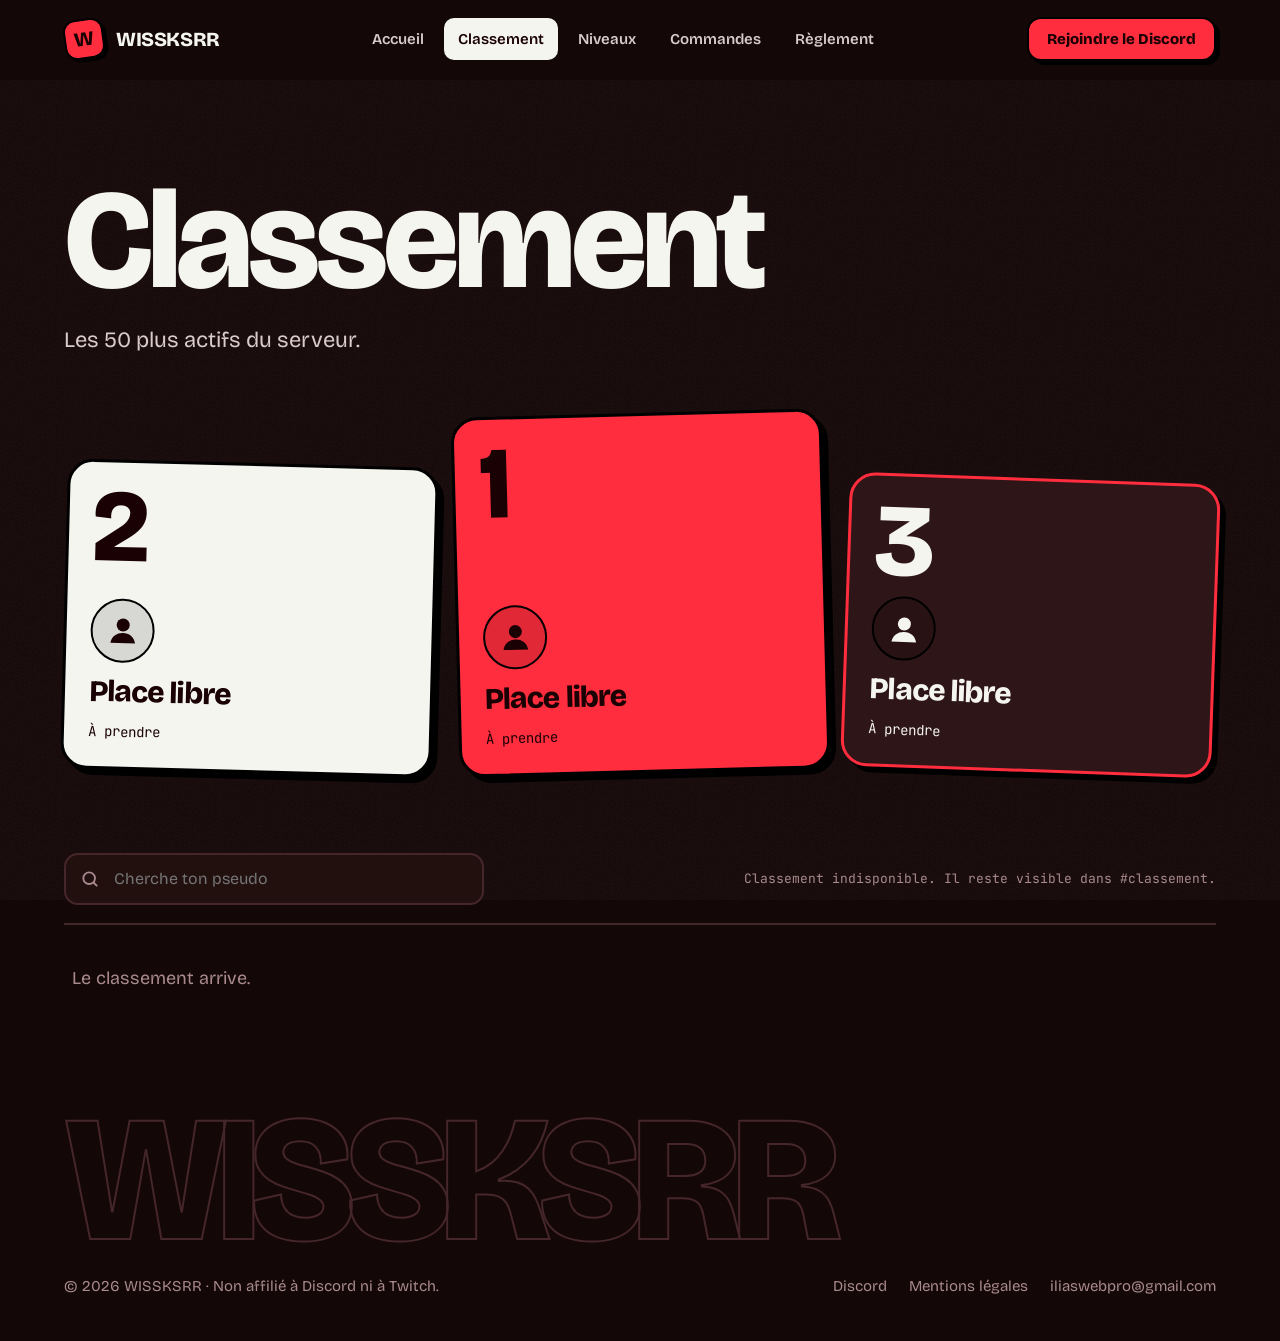
==== classement.html @ 40c796dd "first commit" ====
<!doctype html>
<html lang="fr">
<head>
<meta charset="utf-8">
<meta name="viewport" content="width=device-width, initial-scale=1, viewport-fit=cover">
<title>Classement · WISSKSRR</title>
<meta name="description" content="Les 50 membres les plus actifs du Discord de Wiss.">
<meta name="theme-color" content="#140708">
<meta property="og:title" content="Classement · WISSKSRR">
<meta property="og:description" content="Les 50 membres les plus actifs du Discord de Wiss.">
<meta property="og:type" content="website">
<link rel="icon" href="data:image/svg+xml,%3Csvg xmlns='http://www.w3.org/2000/svg' viewBox='0 0 64 64'%3E%3Crect x='4' y='4' width='56' height='56' rx='14' fill='%23FF2D3D' stroke='%23000' stroke-width='4'/%3E%3Ctext x='32' y='45' font-family='Arial Black,sans-serif' font-size='34' font-weight='900' fill='%231A0A10' text-anchor='middle'%3EW%3C/text%3E%3C/svg%3E">
<link rel="preconnect" href="https://fonts.googleapis.com">
<link rel="preconnect" href="https://fonts.gstatic.com" crossorigin>
<link href="https://fonts.googleapis.com/css2?family=Bricolage+Grotesque:opsz,wght@12..96,400;12..96,500;12..96,600;12..96,700;12..96,800&family=JetBrains+Mono:wght@400;500&display=swap" rel="stylesheet">
<link rel="stylesheet" href="style.css">
</head>
<body data-page="classement">
<a class="sr-only" href="#contenu">Aller au contenu</a>
<header class="entete" id="entete">
  <div class="conteneur entete-inner">
    <a class="logo" href="index.html"><span class="logo-w" aria-hidden="true">W</span>WISSKSRR</a>
    <nav class="nav" id="nav" aria-label="Navigation principale">
      <a href="index.html">Accueil</a>
      <a href="classement.html" aria-current="page">Classement</a>
      <a href="niveaux.html">Niveaux</a>
      <a href="commandes.html">Commandes</a>
      <a href="reglement.html">Règlement</a>
    </nav>
    <a class="btn btn-rouge btn-petit" href="https://discord.gg/wiss" target="_blank" rel="noopener">Rejoindre le Discord</a>
    <button class="menu-btn" id="menu-btn" type="button" aria-label="Ouvrir le menu" aria-expanded="false" aria-controls="nav">
      <svg width="22" height="22" viewBox="0 0 24 24" fill="none" stroke="currentColor" stroke-width="2.4" stroke-linecap="round"><path d="M4 7h16M4 12h16M4 17h16"/></svg>
    </button>
  </div>
</header>
<main id="contenu">
  <section class="conteneur titre-page">
    <h1>Classement</h1>
    <p>Les 50 plus actifs du serveur.</p>
  </section>
  <section class="conteneur">
    <div class="podium" id="podium">
      <div class="place place-1"><span class="rang">1</span><div class="avatar chargement"></div><span class="pseudo chargement">Pseudo</span><span class="detail">—</span></div>
      <div class="place place-2"><span class="rang">2</span><div class="avatar chargement"></div><span class="pseudo chargement">Pseudo</span><span class="detail">—</span></div>
      <div class="place place-3"><span class="rang">3</span><div class="avatar chargement"></div><span class="pseudo chargement">Pseudo</span><span class="detail">—</span></div>
    </div>

    <div class="outils">
      <label class="recherche" for="recherche">
        <span class="sr-only">Chercher un pseudo</span>
        <svg width="20" height="20" viewBox="0 0 24 24" fill="none" stroke="currentColor" stroke-width="2.2" stroke-linecap="round" aria-hidden="true"><circle cx="11" cy="11" r="7"/><path d="M20 20l-3.5-3.5"/></svg>
        <input id="recherche" type="search" placeholder="Cherche ton pseudo" autocomplete="off">
      </label>
      <span class="maj" id="maj">Synchronisé avec le Discord</span>
    </div>
    <ol class="tableau" id="tableau"></ol>
  </section>
</main>
<footer class="pied">
  <div class="conteneur">
    <div class="marque-geante" aria-hidden="true">WISSKSRR</div>
    <div class="pied-inner">
      <span>© <span class="annee">2026</span> WISSKSRR · Non affilié à Discord ni à Twitch.</span>
      <nav aria-label="Liens du pied de page">
        <a href="https://discord.gg/wiss" target="_blank" rel="noopener">Discord</a>
        <a href="mentions.html">Mentions légales</a>
        <a href="mailto:iliaswebpro@gmail.com">iliaswebpro@gmail.com</a>
      </nav>
    </div>
  </div>
</footer>
<div class="halo" aria-hidden="true"></div>
<script src="app.js" defer></script>
</body>
</html>
---- style.css ----
/* ============================================================
   WISSKSRR — palette « On Air » : rouge antenne sur cabine sombre
   ============================================================ */
:root {
  color-scheme: dark;
  --fond: #140708;
  --surface: #22100F;
  --surface-2: #2E1517;
  --trait: #45262A;
  --texte: #F5F5F0;
  --texte-2: #D9CACB;
  --texte-3: #A88A8D;
  --rouge: #FF2D3D;
  --neon: #F5F5F0;
  --encre: #1A0204;
  --ombre: 6px 6px 0 #000;
  --ombre-rouge: 6px 6px 0 var(--rouge);
  --titre: "Bricolage Grotesque", "Arial Black", system-ui, sans-serif;
  --mono: "JetBrains Mono", ui-monospace, Consolas, monospace;
  --max: 1240px;
  --gouttiere: clamp(16px, 5vw, 72px);
}

* { box-sizing: border-box; }
html { scroll-behavior: smooth; }
body {
  margin: 0;
  min-height: 100vh;
  display: flex; flex-direction: column;
  background: var(--fond);
  color: var(--texte);
  font-family: var(--titre);
  font-size: 17px;
  line-height: 1.5;
  -webkit-font-smoothing: antialiased;
}
/* grain léger */
body::before {
  content: ""; position: fixed; inset: 0; pointer-events: none; z-index: 0; opacity: .07;
  background-image: url("data:image/svg+xml,%3Csvg xmlns='http://www.w3.org/2000/svg' width='160' height='160'%3E%3Cfilter id='n'%3E%3CfeTurbulence type='fractalNoise' baseFrequency='.9' numOctaves='3' stitchTiles='stitch'/%3E%3C/filter%3E%3Crect width='100%25' height='100%25' filter='url(%23n)'/%3E%3C/svg%3E");
}
body > * { position: relative; z-index: 1; }
main { flex-grow: 1; overflow-x: clip; }
img { max-width: 100%; display: block; }
a { color: inherit; text-decoration: none; }
h1, h2, h3 { margin: 0; font-weight: 800; line-height: .92; letter-spacing: -0.035em; text-wrap: balance; }
p { margin: 0; }
:focus-visible { outline: 3px solid var(--neon); outline-offset: 3px; }
::selection { background: var(--rouge); color: var(--encre); }

.conteneur { width: 100%; max-width: calc(var(--max) + 2 * var(--gouttiere)); margin: 0 auto; padding-inline: var(--gouttiere); }
.sr-only { position: absolute; width: 1px; height: 1px; overflow: hidden; clip: rect(0 0 0 0); white-space: nowrap; }
.mono { font-family: var(--mono); }
.rouge { color: var(--rouge); }
.neon { color: var(--neon); }

/* ---------- Boutons ---------- */
.btn {
  display: inline-flex; align-items: center; justify-content: center; gap: 10px;
  min-height: 52px; padding: 0 24px;
  border: 2px solid #000; border-radius: 14px;
  font-family: var(--titre); font-weight: 800; font-size: 16px;
  box-shadow: var(--ombre);
  transition: transform .15s ease, box-shadow .15s ease;
}
.btn:hover { transform: translate(-2px, -2px); box-shadow: 8px 8px 0 #000; }
.btn:active { transform: translate(4px, 4px); box-shadow: 2px 2px 0 #000; }
.btn-rouge { background: var(--rouge); color: var(--encre); }
.btn-neon { background: var(--neon); color: var(--encre); }
.btn-clair { background: var(--texte); color: var(--encre); }
.btn-petit { min-height: 44px; padding: 0 18px; font-size: 15px; box-shadow: 4px 4px 0 #000; }

/* ---------- En-tête ---------- */
.entete { position: sticky; top: env(safe-area-inset-top, 0px); z-index: 50; background: rgba(20, 7, 8, .86); backdrop-filter: blur(12px); -webkit-backdrop-filter: blur(12px); border-bottom: 2px solid transparent; transition: border-color .2s; }
.entete.defile { border-bottom-color: #000; }
.entete-inner { display: flex; align-items: center; justify-content: space-between; gap: 20px; height: 78px; }
.logo { display: flex; align-items: center; gap: 12px; font-weight: 800; font-size: 20px; letter-spacing: -0.02em; }
.logo-w {
  width: 40px; height: 40px; display: grid; place-items: center;
  background: var(--rouge); color: var(--encre); border: 2px solid #000; border-radius: 12px;
  font-size: 20px; transform: rotate(-8deg); box-shadow: 3px 3px 0 #000; transition: transform .2s;
}
.logo:hover .logo-w { transform: rotate(6deg) scale(1.06); }
.nav { display: flex; gap: 6px; }
.nav a { padding: 10px 14px; border-radius: 10px; font-weight: 600; font-size: 15px; color: var(--texte-2); transition: background-color .15s, color .15s; }
.nav a:hover { background: var(--surface); color: var(--texte); }
.nav a[aria-current="page"] { background: var(--texte); color: var(--encre); }
.menu-btn { display: none; width: 46px; height: 46px; border-radius: 12px; border: 2px solid var(--texte); background: none; color: var(--texte); cursor: pointer; place-items: center; }
@media (max-width: 960px) {
  .nav { position: absolute; top: 78px; left: 0; right: 0; flex-direction: column; gap: 0; padding: 10px var(--gouttiere) 22px; background: var(--fond); border-bottom: 2px solid #000; display: none; }
  .nav.ouvert { display: flex; }
  .nav a { padding: 16px 4px; font-size: 22px; font-weight: 800; border-radius: 0; border-bottom: 1px solid var(--surface-2); }
  .nav a[aria-current="page"] { background: none; color: var(--rouge); }
  .menu-btn { display: grid; }
  .entete .btn { display: none; }
}

/* ---------- Stickers ---------- */
.sticker {
  display: inline-flex; align-items: center; gap: 8px;
  padding: 8px 14px; border: 2px solid #000; border-radius: 999px;
  font-family: var(--mono); font-size: 13px; font-weight: 500; text-transform: uppercase; letter-spacing: .04em;
  box-shadow: 3px 3px 0 #000; white-space: nowrap;
}
.sticker-neon { background: var(--neon); color: var(--encre); }
.sticker-rouge { background: var(--rouge); color: var(--encre); }
.sticker-clair { background: var(--texte); color: var(--encre); }
.sticker-sombre { background: var(--surface); color: var(--texte); border-color: var(--trait); }
.point { width: 9px; height: 9px; border-radius: 50%; background: currentColor; opacity: .45; flex-shrink: 0; }
.en-direct .point { background: var(--rouge); opacity: 1; animation: pulse 1.4s ease-in-out infinite; }
@keyframes pulse { 50% { box-shadow: 0 0 0 6px rgba(255, 45, 61, 0); } 0%, 100% { box-shadow: 0 0 0 0 rgba(255, 45, 61, .7); } }

/* ---------- Titres de page ---------- */
.titre-page { padding-block: clamp(48px, 8vw, 96px) clamp(32px, 5vw, 56px); display: flex; flex-direction: column; gap: 18px; align-items: flex-start; }
.titre-page h1 { font-size: clamp(56px, 11vw, 150px); }
.titre-page p { font-size: clamp(18px, 2vw, 22px); color: var(--texte-2); max-width: 36ch; }

/* ---------- Accueil : hero ---------- */
.hero { padding: clamp(40px, 7vw, 88px) 0 clamp(56px, 8vw, 96px); }
.hero-grille { display: grid; grid-template-columns: minmax(0, 1.5fr) minmax(0, 1fr); gap: clamp(32px, 5vw, 64px); align-items: center; }
.hero-texte { display: flex; flex-direction: column; gap: 26px; align-items: flex-start; }
.hero h1 { font-size: clamp(60px, 9.4vw, 140px); line-height: .98; }
.hero h1 .ligne-2 { color: var(--rouge); display: block; }
.hero h1 .souligne { position: relative; white-space: nowrap; }
.hero .accroche { font-size: clamp(19px, 2.2vw, 24px); color: var(--texte-2); }
.actions { display: flex; flex-wrap: wrap; gap: 14px; }

.pile { position: relative; min-height: 420px; }
.carte-top1 {
  position: absolute; top: 40px; left: 6%; right: 6%;
  background: var(--texte); color: var(--encre); border: 3px solid #000; border-radius: 26px;
  padding: 26px; box-shadow: 10px 10px 0 var(--rouge); transform: rotate(-3deg);
  display: flex; flex-direction: column; gap: 16px;
}
.carte-top1 .label { font-family: var(--mono); font-size: 13px; text-transform: uppercase; letter-spacing: .06em; }
.carte-top1 .qui { display: flex; align-items: center; gap: 16px; }
.carte-top1 .avatar { width: 76px; height: 76px; border: 3px solid #000; font-size: 28px; }
.carte-top1 .pseudo { font-size: clamp(26px, 3vw, 36px); font-weight: 800; letter-spacing: -0.03em; line-height: 1; overflow-wrap: anywhere; }
.carte-top1 .badges { display: flex; gap: 10px; flex-wrap: wrap; }
.carte-top1 .badges span { font-family: var(--mono); font-size: 14px; padding: 6px 10px; border: 2px solid #000; border-radius: 8px; }
.pile .s1 { position: absolute; top: 0; right: 0; transform: rotate(6deg); }
.pile .s2 { position: absolute; bottom: 36px; left: 0; transform: rotate(-5deg); }
.pile .s3 { position: absolute; bottom: 0; right: 10%; transform: rotate(4deg); }
@media (max-width: 900px) {
  .hero-grille { grid-template-columns: 1fr; }
  .pile { min-height: 360px; max-width: 460px; width: 100%; }
}

/* ---------- Bandeau défilant ---------- */
.bandeau { background: var(--rouge); color: var(--encre); border-block: 3px solid #000; overflow: hidden; transform: rotate(-1.2deg); margin: 0 -2vw; }
.bandeau-piste { display: flex; width: max-content; animation: defile 26s linear infinite; }
.bandeau-piste span { display: flex; align-items: center; gap: 28px; padding: 16px 14px; font-weight: 800; font-size: clamp(22px, 3vw, 34px); letter-spacing: -0.02em; text-transform: uppercase; white-space: nowrap; }
.bandeau-piste span::after { content: ""; width: 16px; height: 16px; background: var(--neon); border: 2px solid #000; border-radius: 50%; }
@keyframes defile { to { transform: translateX(-50%); } }

/* ---------- Accueil : présentation ---------- */
.section { padding: clamp(72px, 10vw, 128px) 0 0; }
.section-titre { display: flex; justify-content: space-between; align-items: flex-end; gap: 16px 32px; flex-wrap: wrap; margin-bottom: clamp(28px, 4vw, 44px); }
.section-titre h2 { font-size: clamp(44px, 7vw, 88px); }
.section-titre .lien { font-weight: 800; color: var(--rouge); font-size: 17px; }
.section-titre .lien:hover { text-decoration: underline; text-underline-offset: 4px; }

.trois { display: grid; grid-template-columns: repeat(3, minmax(0, 1fr)); gap: 20px; }
.bloc { padding: 30px 28px 32px; border: 2px solid #000; border-radius: 24px; box-shadow: var(--ombre); display: flex; flex-direction: column; gap: 14px; transition: transform .2s; }
.bloc:hover { transform: rotate(-1deg) translateY(-4px); }
.bloc h3 { font-size: clamp(40px, 5vw, 60px); }
.bloc p { font-size: 18px; font-weight: 500; }
.bloc-rouge { background: var(--rouge); color: var(--encre); }
.bloc-neon { background: var(--neon); color: var(--encre); }
.bloc-contour { background: var(--surface); color: var(--texte); border-color: var(--rouge) !important; box-shadow: var(--ombre-rouge) !important; }
@media (max-width: 860px) { .trois { grid-template-columns: 1fr; } }

/* ---------- Chiffres ---------- */
.chiffres { display: grid; grid-template-columns: repeat(4, minmax(0, 1fr)); border: 2px solid var(--trait); border-radius: 24px; overflow: hidden; }
.chiffre { padding: clamp(24px, 3vw, 36px); display: flex; flex-direction: column; gap: 8px; border-right: 2px solid var(--trait); }
.chiffre:last-child { border-right: none; }
.chiffre .valeur { font-family: var(--mono); font-weight: 500; font-size: clamp(28px, 3.3vw, 46px); letter-spacing: -0.05em; line-height: 1; font-variant-numeric: tabular-nums; }
.chiffre:nth-child(odd) .valeur { color: var(--texte); }
.chiffre:nth-child(even) .valeur { color: var(--rouge); }
.chiffre .libelle { color: var(--texte-2); font-size: 16px; }
@media (max-width: 860px) {
  .chiffres { grid-template-columns: repeat(2, minmax(0, 1fr)); }
  .chiffre:nth-child(2) { border-right: none; }
  .chiffre:nth-child(-n+2) { border-bottom: 2px solid var(--trait); }
}

/* ---------- Réseaux ---------- */
.reseaux { list-style: none; margin: 0; padding: 0; border-top: 2px solid var(--trait); }
.reseaux a {
  display: grid; grid-template-columns: minmax(0, 1fr) auto auto; align-items: center; gap: 24px;
  padding: clamp(18px, 2.4vw, 26px) clamp(8px, 1.5vw, 20px); border-bottom: 2px solid var(--trait);
  transition: background-color .2s, color .2s, padding .2s;
}
.reseaux .nom { font-size: clamp(34px, 6vw, 72px); font-weight: 800; letter-spacing: -0.04em; line-height: 1; }
.reseaux .compte { font-family: var(--mono); font-size: 15px; color: var(--texte-3); }
.reseaux svg { transition: transform .2s; }
.reseaux a:hover { background: var(--hover, var(--rouge)); color: var(--encre); padding-left: clamp(20px, 3vw, 40px); }
.reseaux a:hover .compte { color: var(--encre); }
.reseaux a:hover svg { transform: rotate(-45deg); }
@media (max-width: 560px) { .reseaux .compte { display: none; } }

/* ---------- Appel final ---------- */
.final { margin-top: clamp(80px, 11vw, 140px); background: var(--rouge); color: var(--encre); border-block: 3px solid #000; }
.final-inner { padding-block: clamp(56px, 8vw, 96px); display: flex; justify-content: space-between; align-items: center; gap: 32px; flex-wrap: wrap; }
.final h2 { font-size: clamp(48px, 8vw, 112px); }

/* ---------- Pied de page ---------- */
.pied { padding: 40px 0 44px; background: var(--fond); }
.pied-inner { display: flex; justify-content: space-between; align-items: center; gap: 16px 32px; flex-wrap: wrap; font-size: 15px; color: var(--texte-3); }
.pied nav { display: flex; gap: 22px; flex-wrap: wrap; }
.pied a:hover { color: var(--texte); }
.marque-geante { font-weight: 800; font-size: clamp(56px, 14vw, 216px); letter-spacing: -0.06em; line-height: .8; color: transparent; -webkit-text-stroke: 2px var(--trait); padding: 36px 0 24px; overflow: hidden; white-space: nowrap; user-select: none; }

/* ---------- Avatars ---------- */
.avatar { border-radius: 50%; background: var(--surface-2); object-fit: cover; flex-shrink: 0; display: grid; place-items: center; font-weight: 800; color: var(--texte-2); border: 2px solid #000; }

/* ---------- Classement ---------- */
.podium { display: grid; grid-template-columns: repeat(3, minmax(0, 1fr)); gap: 20px; align-items: end; }
.place { border: 3px solid #000; border-radius: 26px; padding: 24px; display: flex; flex-direction: column; gap: 14px; color: var(--encre); box-shadow: var(--ombre); min-width: 0; }
.place-1 { background: var(--rouge); min-height: 360px; order: 2; transform: rotate(-1.5deg); }
.place-2 { background: var(--texte); min-height: 310px; order: 1; transform: rotate(1.5deg); }
.place-3 { background: var(--surface-2); color: var(--texte); border-color: var(--rouge); min-height: 280px; order: 3; transform: rotate(2deg); }
.place .rang { font-size: clamp(64px, 8vw, 110px); font-weight: 800; line-height: .8; letter-spacing: -0.06em; }
.place .avatar { width: 64px; height: 64px; font-size: 24px; margin-top: auto; }
.place .pseudo { font-size: clamp(22px, 2.4vw, 30px); font-weight: 800; letter-spacing: -0.03em; line-height: 1.05; overflow-wrap: anywhere; }
.place .detail { font-family: var(--mono); font-size: 14px; }
@media (max-width: 760px) {
  .podium { grid-template-columns: 1fr; }
  .place { min-height: 0 !important; order: 0 !important; transform: none; flex-direction: row; align-items: center; flex-wrap: wrap; }
  .place .rang { font-size: 56px; }
  .place .avatar { margin-top: 0; }
}

.outils { display: flex; justify-content: space-between; align-items: center; gap: 16px; flex-wrap: wrap; margin: clamp(48px, 7vw, 80px) 0 18px; }
.recherche { position: relative; flex: 1 1 280px; max-width: 420px; }
.recherche input {
  width: 100%; height: 52px; padding: 0 18px 0 48px; border-radius: 14px;
  background: var(--surface); border: 2px solid var(--trait); color: var(--texte);
  font-family: var(--titre); font-size: 16px;
}
.recherche input:focus { outline: none; border-color: var(--neon); }
.recherche svg { position: absolute; left: 16px; top: 50%; transform: translateY(-50%); color: var(--texte-3); }
.maj { font-family: var(--mono); font-size: 13px; color: var(--texte-3); }

.tableau { list-style: none; margin: 0; padding: 0; border-top: 2px solid var(--trait); }
.ligne { display: grid; grid-template-columns: 56px 44px minmax(0, 1fr) 150px 120px; align-items: center; gap: 16px; padding: 14px 8px; border-bottom: 1px solid var(--surface-2); transition: background-color .15s; }
.ligne:hover { background: var(--surface); }
.ligne .rang { font-family: var(--mono); font-size: 16px; color: var(--texte-3); }
.ligne .avatar { width: 40px; height: 40px; font-size: 15px; }
.ligne .pseudo { font-weight: 700; font-size: 17px; overflow: hidden; text-overflow: ellipsis; white-space: nowrap; }
.ligne .xp { font-family: var(--mono); font-size: 14px; color: var(--texte-2); text-align: right; }
.jauge { display: flex; flex-direction: column; gap: 6px; }
.jauge .niv { font-family: var(--mono); font-size: 13px; color: var(--texte-2); }
.jauge .barre { height: 6px; background: var(--surface-2); border-radius: 3px; overflow: hidden; }
.jauge .barre i { display: block; height: 100%; background: var(--rouge); border-radius: 3px; }
.vide { padding: 40px 8px; color: var(--texte-3); font-size: 18px; }
@media (max-width: 760px) {
  .ligne { grid-template-columns: 40px 40px minmax(0, 1fr) auto; }
  .ligne .xp { display: none; }
  .jauge { width: 84px; }
}

/* ---------- Niveaux ---------- */
.gains { display: grid; grid-template-columns: repeat(2, minmax(0, 1fr)); gap: 20px; margin-bottom: clamp(56px, 8vw, 96px); }
.gain { border: 2px solid #000; border-radius: 24px; padding: 28px; box-shadow: var(--ombre); color: var(--encre); display: flex; flex-direction: column; gap: 6px; }
.gain .combien { font-family: var(--mono); font-weight: 500; font-size: clamp(40px, 5.5vw, 68px); letter-spacing: -0.05em; line-height: 1; }
.gain .quoi { font-size: 19px; font-weight: 600; }
@media (max-width: 700px) { .gains { grid-template-columns: 1fr; } }

.echelle { list-style: none; margin: 0; padding: 0; display: flex; flex-direction: column; }
.echelon {
  display: grid; grid-template-columns: 170px minmax(0, 1fr) auto; align-items: center; gap: 24px;
  padding: clamp(18px, 2.6vw, 28px) 4px; border-bottom: 2px solid var(--trait);
}
.echelon:first-child { border-top: 2px solid var(--trait); }
.echelon .niveau { font-family: var(--mono); font-size: 15px; color: var(--texte-3); }
.echelon .niveau b { display: block; font-family: var(--titre); font-size: clamp(40px, 5vw, 64px); font-weight: 800; letter-spacing: -0.05em; line-height: 1; color: var(--texte); }
.echelon .role { font-size: clamp(30px, 4.6vw, 60px); font-weight: 800; letter-spacing: -0.04em; line-height: 1; color: var(--couleur, var(--rouge)); overflow-wrap: anywhere; }
.echelon .seuil { font-family: var(--mono); font-size: 14px; color: var(--texte-3); text-align: right; white-space: nowrap; }
.echelon:last-child .role { color: var(--neon); }
@media (max-width: 700px) {
  .echelon { grid-template-columns: 1fr; gap: 6px; }
  .echelon .seuil { text-align: left; }
}

/* ---------- Commandes ---------- */
.astuce { margin-top: 24px; display: flex; align-items: center; gap: 12px; flex-wrap: wrap; font-size: 17px; color: var(--texte-2); }
.boutons-discord { list-style: none; margin: 0; padding: 0; border-top: 2px solid var(--trait); }
.boutons-discord li { display: grid; grid-template-columns: minmax(0, 1fr) minmax(0, 1.4fr); gap: 24px; padding: 24px 4px; border-bottom: 2px solid var(--trait); align-items: baseline; }
.boutons-discord b { font-size: clamp(24px, 3vw, 36px); font-weight: 800; letter-spacing: -0.03em; line-height: 1.05; }
.boutons-discord span { font-size: 18px; color: var(--texte-2); }
@media (max-width: 860px) { .boutons-discord li { grid-template-columns: 1fr; gap: 6px; } }


/* ---------- Liste des commandes ---------- */
.barre-cmd { display: flex; justify-content: space-between; align-items: center; gap: 16px; flex-wrap: wrap; margin-bottom: 24px; }
.onglets { display: flex; gap: 8px; flex-wrap: wrap; }
.onglet {
  display: inline-flex; align-items: center; gap: 8px; min-height: 44px; padding: 0 16px;
  border-radius: 999px; border: 2px solid var(--trait); background: none; color: var(--texte-2);
  font-family: var(--titre); font-weight: 700; font-size: 15px; cursor: pointer; transition: border-color .15s, background-color .15s, color .15s;
}
.onglet span { font-family: var(--mono); font-size: 12px; padding: 2px 7px; border-radius: 999px; background: var(--surface-2); color: var(--texte-2); }
.onglet:hover { border-color: var(--texte-3); color: var(--texte); }
.onglet[aria-pressed="true"] { background: var(--rouge); border-color: #000; color: var(--encre); box-shadow: 3px 3px 0 #000; }
.onglet[aria-pressed="true"] span { background: var(--encre); color: var(--texte); }

.grille-cmd { list-style: none; margin: 0; padding: 0; display: grid; grid-template-columns: repeat(3, minmax(0, 1fr)); gap: 16px; }
.cmd { background: var(--surface); border: 2px solid var(--trait); border-radius: 20px; padding: 22px 22px 18px; display: flex; flex-direction: column; gap: 12px; transition: border-color .15s, transform .15s; }
.cmd:hover { border-color: var(--rouge); transform: translateY(-3px); }
.cmd-haut { display: flex; align-items: baseline; gap: 8px; flex-wrap: wrap; }
.cmd code { font-family: var(--mono); font-weight: 500; font-size: 19px; color: var(--texte); }
.cmd .args { font-family: var(--mono); font-size: 14px; color: var(--texte-3); }
.cmd p { font-size: 16px; color: var(--texte-2); flex-grow: 1; }
.badge { margin-left: auto; align-self: center; font-family: var(--mono); font-size: 11px; font-weight: 500; text-transform: uppercase; letter-spacing: .04em; padding: 4px 9px; border-radius: 999px; border: 2px solid #000; white-space: nowrap; }
.badge-tous { background: var(--neon); color: var(--encre); }
.badge-staff { background: none; color: var(--rouge); border-color: var(--rouge); }
.badge-admin { background: var(--rouge); color: var(--encre); }
.ou { font-size: 13px; color: var(--texte-3); padding-top: 12px; border-top: 1px solid var(--surface-2); }
.ou-salon { color: var(--rouge); font-weight: 600; }
.cmd[hidden] { display: none; }
@media (max-width: 1000px) { .grille-cmd { grid-template-columns: repeat(2, minmax(0, 1fr)); } }
@media (max-width: 640px) { .grille-cmd { grid-template-columns: 1fr; } .barre-cmd .recherche { max-width: none; } }

/* ---------- Règlement ---------- */
.regles { display: flex; flex-direction: column; gap: 14px; max-width: 900px; }
.regles details { border: 2px solid var(--trait); border-radius: 22px; background: var(--surface); transition: border-color .2s, box-shadow .2s, transform .2s; }
.regles details[open] { border-color: #000; background: var(--texte); color: var(--encre); box-shadow: var(--ombre-rouge); transform: rotate(-.4deg); }
.regles summary { list-style: none; cursor: pointer; display: flex; align-items: center; gap: 18px; padding: 22px 24px; min-height: 44px; }
.regles summary::-webkit-details-marker { display: none; }
.regles .num { font-family: var(--mono); font-size: 15px; color: var(--texte-3); width: 32px; }
.regles details[open] .num { color: var(--encre); }
.regles .intitule { flex-grow: 1; font-size: clamp(24px, 3vw, 34px); font-weight: 800; letter-spacing: -0.03em; line-height: 1.05; }
.regles .plus { width: 36px; height: 36px; border-radius: 50%; border: 2px solid currentColor; display: grid; place-items: center; flex-shrink: 0; transition: transform .25s; }
.regles details[open] .plus { transform: rotate(45deg); background: var(--rouge); border-color: #000; }
.regles ul { list-style: none; margin: 0; padding: 0 24px 26px 74px; display: flex; flex-direction: column; gap: 12px; font-size: 18px; }
.regles li { display: flex; gap: 12px; }
.regles li::before { content: ""; width: 10px; height: 10px; margin-top: 8px; border-radius: 3px; background: var(--rouge); border: 2px solid #000; flex-shrink: 0; }
@media (max-width: 560px) { .regles ul { padding-left: 24px; } .regles .num { display: none; } }

/* ---------- Mentions ---------- */
.texte-legal { max-width: 720px; display: flex; flex-direction: column; gap: 32px; font-size: 17px; }
.texte-legal h2 { font-size: 26px; margin-bottom: 8px; letter-spacing: -0.02em; }
.texte-legal p, .texte-legal li { color: var(--texte-2); }
.texte-legal ul { margin: 0; padding-left: 20px; display: flex; flex-direction: column; gap: 6px; }
.texte-legal a { color: var(--rouge); text-decoration: underline; text-underline-offset: 3px; }

/* ---------- Chargement / démo ---------- */
.chargement { color: transparent !important; background: linear-gradient(90deg, var(--surface) 0%, var(--surface-2) 50%, var(--surface) 100%); background-size: 200% 100%; animation: shimmer 1.3s linear infinite; border-radius: 8px; }
@keyframes shimmer { from { background-position: 200% 0; } to { background-position: -200% 0; } }
.bandeau-demo { background: var(--neon); color: var(--encre); text-align: center; font-family: var(--mono); font-size: 12px; padding: 6px 16px; border-bottom: 2px solid #000; }

@media (prefers-reduced-motion: reduce) {
  html { scroll-behavior: auto; }
  *, *::before, *::after { animation: none !important; transition: none !important; }
}
.avatar-vide { color: var(--texte-3); background: var(--surface-2); }
.place .avatar-vide { color: currentColor; background: rgba(0, 0, 0, .12); }

/* ---------- Halo qui suit la souris ---------- */
.halo {
  position: fixed; left: 0; top: 0; z-index: 60;
  width: 560px; height: 560px; margin: -280px 0 0 -280px; border-radius: 50%;
  background: radial-gradient(circle, rgba(255, 45, 61, .22) 0%, rgba(255, 45, 61, .08) 32%, rgba(255, 45, 61, 0) 68%);
  pointer-events: none; mix-blend-mode: screen;
  opacity: 0; transition: opacity .4s ease; will-change: transform;
}
.halo.actif { opacity: 1; }
@media (hover: none), (pointer: coarse) { .halo { display: none; } }

/* ---------- Podium : animation au survol ---------- */
.place { position: relative; overflow: hidden; transition: transform .45s cubic-bezier(.34, 1.56, .64, 1), box-shadow .3s ease; }
.place::after {
  content: ""; position: absolute; inset: -20%; pointer-events: none;
  background: linear-gradient(115deg, rgba(255,255,255,0) 42%, rgba(255,255,255,.5) 50%, rgba(255,255,255,0) 58%);
  transform: translateX(-110%);
}
.place .rang { transform-origin: left bottom; transition: transform .45s cubic-bezier(.34, 1.56, .64, 1); }
@media (hover: hover) and (min-width: 761px) {
  .place:hover { transform: rotate(0deg) translateY(-14px) scale(1.04); box-shadow: 14px 16px 0 #000; z-index: 2; }
  .place:hover::after { transform: translateX(110%); transition: transform .8s ease; }
  .place:hover .rang { transform: scale(1.15) rotate(-6deg); }
  .place:hover .avatar { animation: saute .6s ease; }
}
@keyframes saute { 0%, 100% { transform: translateY(0); } 35% { transform: translateY(-12px) rotate(-8deg); } 65% { transform: translateY(0) rotate(4deg); } }

/* ---------- Accueil : Wiss ---------- */
.wiss { display: grid; grid-template-columns: minmax(0, .9fr) minmax(0, 1.1fr); gap: clamp(40px, 6vw, 88px); align-items: center; }
.wiss-photo { margin: 0; position: relative; width: 100%; max-width: 440px; justify-self: center; }
.wiss-photo img { width: 100%; height: auto; border: 3px solid #000; border-radius: 26px; box-shadow: 12px 12px 0 var(--rouge); transform: rotate(-2.5deg); }
.wiss-onair { position: absolute; top: 24px; right: -12px; transform: rotate(8deg); }
.wiss-texte { display: flex; flex-direction: column; gap: 20px; align-items: flex-start; }
.wiss-texte h2 { font-size: clamp(80px, 13vw, 190px); color: var(--rouge); }
.wiss-texte p { font-size: clamp(20px, 2.3vw, 28px); font-weight: 600; max-width: 22ch; }
.wiss-texte .wiss-petit { font-size: 17px; font-weight: 400; color: var(--texte-3); max-width: 36ch; }
@media (max-width: 860px) { .wiss { grid-template-columns: 1fr; } .wiss-photo { max-width: 340px; } }

/* ---------- Accueil : Gaza ---------- */
.gaza {
  position: relative; overflow: hidden;
  display: grid; grid-template-columns: minmax(0, 1.1fr) minmax(0, .9fr); gap: clamp(28px, 4vw, 56px); align-items: center;
  padding: clamp(32px, 4.5vw, 56px); background: var(--surface); border: 2px solid var(--trait); border-radius: 28px;
}
.gaza::before { content: ""; position: absolute; left: 0; right: 0; top: 0; height: 6px; background: linear-gradient(90deg, #000 0 25%, #FFFFFF 25% 50%, #007A3D 50% 75%, #CE1126 75% 100%); }
.gaza-texte { display: flex; flex-direction: column; gap: 16px; align-items: flex-start; }
.gaza h2 { font-size: clamp(40px, 5.6vw, 76px); }
.gaza-texte p { font-size: 18px; color: var(--texte-2); max-width: 44ch; }
.gaza-texte .btn { margin-top: 8px; }
.btn-gaza { background: #007A3D; color: #FFFFFF; }
.gaza-texte .gaza-note { font-size: 13px; color: var(--texte-3); }
.gaza-photo { width: 100%; height: auto; aspect-ratio: 1; object-fit: cover; border: 2px solid #000; border-radius: 20px; }
@media (max-width: 860px) { .gaza { grid-template-columns: 1fr; } }
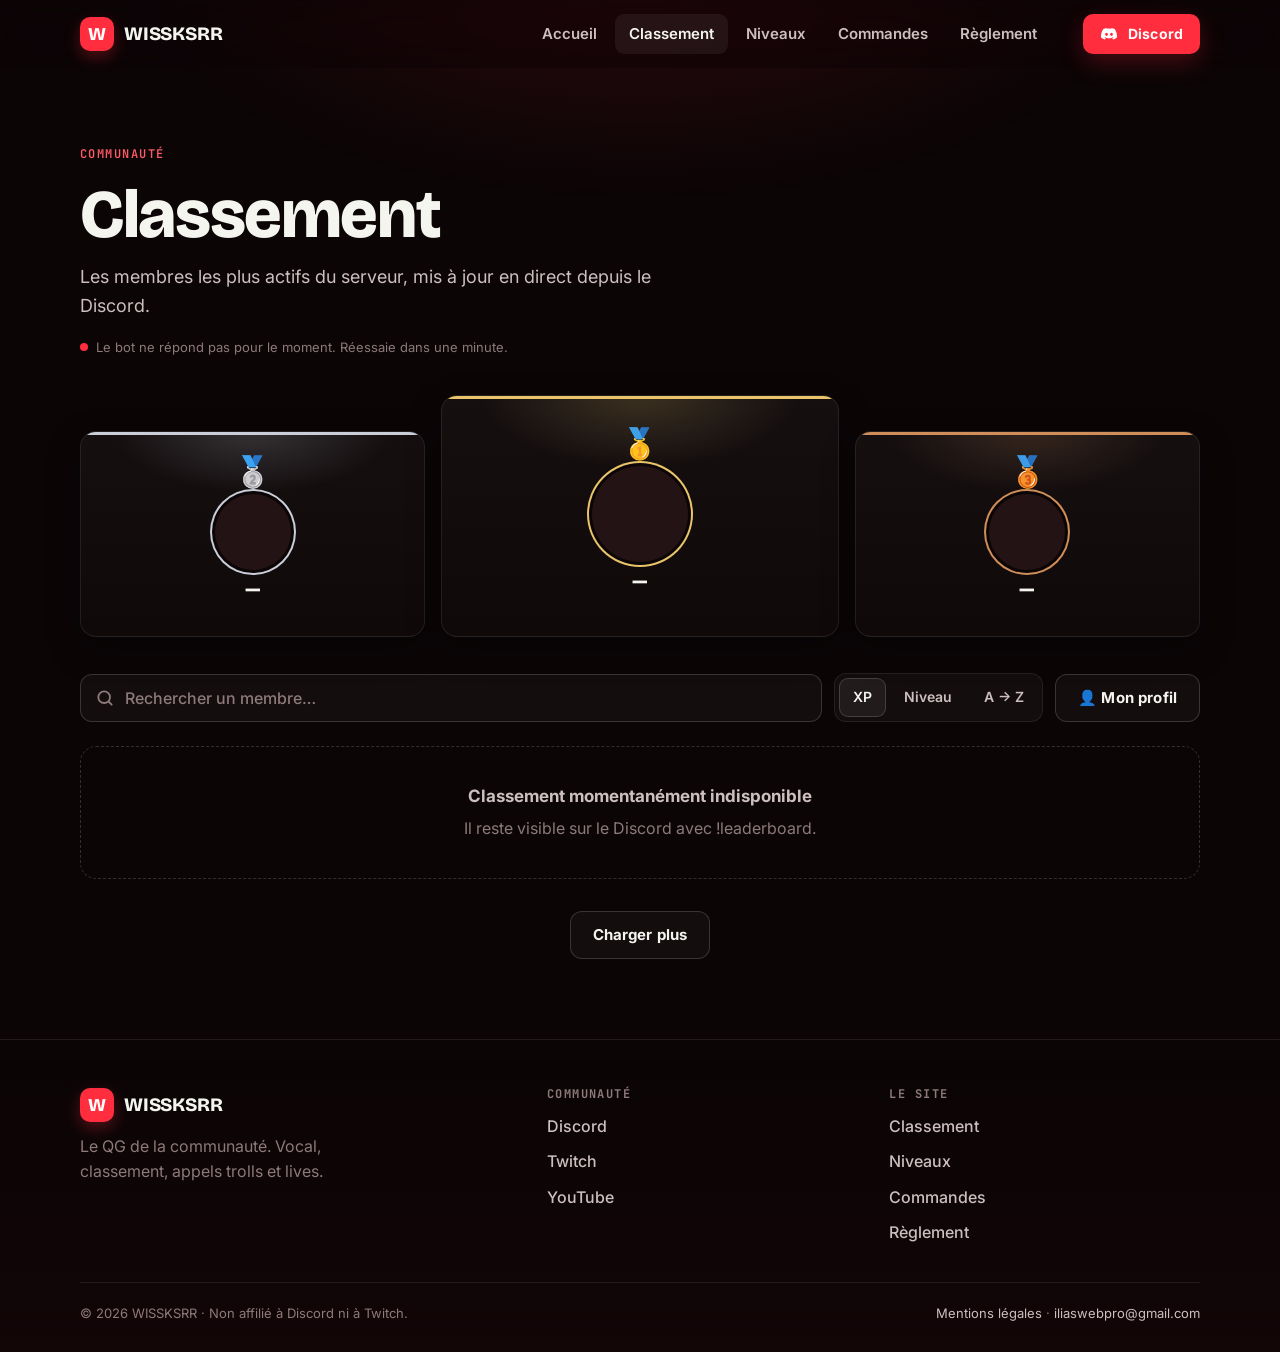
==== commit 471b3203: "refonte du site" ====
--- a/classement.html
+++ b/classement.html
@@ -4,72 +4,127 @@
 <meta charset="utf-8">
 <meta name="viewport" content="width=device-width, initial-scale=1, viewport-fit=cover">
 <title>Classement · WISSKSRR</title>
-<meta name="description" content="Les 50 membres les plus actifs du Discord de Wiss.">
-<meta name="theme-color" content="#140708">
+<meta name="description" content="Le classement en direct des membres les plus actifs du Discord de Wiss.">
+<meta name="theme-color" content="#0B0506">
+<link rel="canonical" href="https://wiss-site.vercel.app/classement.html">
+<meta property="og:type" content="website">
+<meta property="og:site_name" content="WISSKSRR">
+<meta property="og:locale" content="fr_FR">
 <meta property="og:title" content="Classement · WISSKSRR">
-<meta property="og:description" content="Les 50 membres les plus actifs du Discord de Wiss.">
-<meta property="og:type" content="website">
-<link rel="icon" href="data:image/svg+xml,%3Csvg xmlns='http://www.w3.org/2000/svg' viewBox='0 0 64 64'%3E%3Crect x='4' y='4' width='56' height='56' rx='14' fill='%23FF2D3D' stroke='%23000' stroke-width='4'/%3E%3Ctext x='32' y='45' font-family='Arial Black,sans-serif' font-size='34' font-weight='900' fill='%231A0A10' text-anchor='middle'%3EW%3C/text%3E%3C/svg%3E">
+<meta property="og:description" content="Le classement en direct des membres les plus actifs du Discord de Wiss.">
+<meta property="og:url" content="https://wiss-site.vercel.app/classement.html">
+<meta property="og:image" content="https://wiss-site.vercel.app/assets/og.png">
+<meta property="og:image:width" content="1200">
+<meta property="og:image:height" content="630">
+<meta property="og:image:alt" content="WISSKSRR, le QG de la commu">
+<meta name="twitter:card" content="summary_large_image">
+<meta name="twitter:title" content="Classement · WISSKSRR">
+<meta name="twitter:description" content="Le classement en direct des membres les plus actifs du Discord de Wiss.">
+<meta name="twitter:image" content="https://wiss-site.vercel.app/assets/og.png">
+<link rel="icon" href="data:image/svg+xml,%3Csvg xmlns='http://www.w3.org/2000/svg' viewBox='0 0 64 64'%3E%3Crect width='64' height='64' rx='16' fill='%23FF2D3D'/%3E%3Ctext x='32' y='45' font-family='Arial Black,Arial,sans-serif' font-size='36' font-weight='900' fill='%23fff' text-anchor='middle'%3EW%3C/text%3E%3C/svg%3E">
+<link rel="apple-touch-icon" href="assets/apple-touch-icon.png">
 <link rel="preconnect" href="https://fonts.googleapis.com">
 <link rel="preconnect" href="https://fonts.gstatic.com" crossorigin>
-<link href="https://fonts.googleapis.com/css2?family=Bricolage+Grotesque:opsz,wght@12..96,400;12..96,500;12..96,600;12..96,700;12..96,800&family=JetBrains+Mono:wght@400;500&display=swap" rel="stylesheet">
+<link href="https://fonts.googleapis.com/css2?family=Bricolage+Grotesque:opsz,wght@12..96,700;12..96,800&family=Inter:wght@400;500;600;700&family=JetBrains+Mono:wght@500;600;700&display=swap" rel="stylesheet">
+<link rel="preconnect" href="https://wiss-bot-app.onrender.com" crossorigin>
 <link rel="stylesheet" href="style.css">
 </head>
 <body data-page="classement">
 <a class="sr-only" href="#contenu">Aller au contenu</a>
-<header class="entete" id="entete">
-  <div class="conteneur entete-inner">
-    <a class="logo" href="index.html"><span class="logo-w" aria-hidden="true">W</span>WISSKSRR</a>
-    <nav class="nav" id="nav" aria-label="Navigation principale">
-      <a href="index.html">Accueil</a>
-      <a href="classement.html" aria-current="page">Classement</a>
-      <a href="niveaux.html">Niveaux</a>
-      <a href="commandes.html">Commandes</a>
-      <a href="reglement.html">Règlement</a>
+<header class="nav" id="nav">
+  <div class="conteneur nav-inner">
+    <a class="logo" href="index.html" aria-label="WISSKSRR, accueil"><span class="logo-w" aria-hidden="true">W</span>WISSKSRR</a>
+    <nav class="nav-liens" id="nav-liens" aria-label="Navigation principale">
+        <a href="index.html">Accueil</a>
+        <a href="classement.html" aria-current="page">Classement</a>
+        <a href="niveaux.html">Niveaux</a>
+        <a href="commandes.html">Commandes</a>
+        <a href="reglement.html">Règlement</a>
+        <a class="btn btn-principal nav-discord-mobile" href="https://discord.gg/wiss" target="_blank" rel="noopener"><svg width="18" height="18" viewBox="0 0 24 24" fill="currentColor" aria-hidden="true"><path d="M19.6 5.3A17 17 0 0 0 15.4 4l-.5 1a15.6 15.6 0 0 0-5.8 0L8.6 4a17 17 0 0 0-4.2 1.3C1.8 9.2 1 13 1.4 16.8a17 17 0 0 0 5.2 2.6l1.1-1.8c-.6-.2-1.2-.5-1.7-.9l.4-.3a12.2 12.2 0 0 0 11.2 0l.4.3c-.5.4-1.1.7-1.7.9l1.1 1.8a17 17 0 0 0 5.2-2.6c.5-4.4-.8-8.2-3-11.5ZM8.7 14.5c-1 0-1.9-1-1.9-2.1s.8-2.1 1.9-2.1 1.9 1 1.9 2.1-.8 2.1-1.9 2.1Zm6.6 0c-1 0-1.9-1-1.9-2.1s.8-2.1 1.9-2.1 1.9 1 1.9 2.1-.8 2.1-1.9 2.1Z"/></svg> Rejoindre le Discord</a>
     </nav>
-    <a class="btn btn-rouge btn-petit" href="https://discord.gg/wiss" target="_blank" rel="noopener">Rejoindre le Discord</a>
-    <button class="menu-btn" id="menu-btn" type="button" aria-label="Ouvrir le menu" aria-expanded="false" aria-controls="nav">
-      <svg width="22" height="22" viewBox="0 0 24 24" fill="none" stroke="currentColor" stroke-width="2.4" stroke-linecap="round"><path d="M4 7h16M4 12h16M4 17h16"/></svg>
-    </button>
+    <a class="btn btn-principal btn-petit nav-discord" href="https://discord.gg/wiss" target="_blank" rel="noopener"><svg width="18" height="18" viewBox="0 0 24 24" fill="currentColor" aria-hidden="true"><path d="M19.6 5.3A17 17 0 0 0 15.4 4l-.5 1a15.6 15.6 0 0 0-5.8 0L8.6 4a17 17 0 0 0-4.2 1.3C1.8 9.2 1 13 1.4 16.8a17 17 0 0 0 5.2 2.6l1.1-1.8c-.6-.2-1.2-.5-1.7-.9l.4-.3a12.2 12.2 0 0 0 11.2 0l.4.3c-.5.4-1.1.7-1.7.9l1.1 1.8a17 17 0 0 0 5.2-2.6c.5-4.4-.8-8.2-3-11.5ZM8.7 14.5c-1 0-1.9-1-1.9-2.1s.8-2.1 1.9-2.1 1.9 1 1.9 2.1-.8 2.1-1.9 2.1Zm6.6 0c-1 0-1.9-1-1.9-2.1s.8-2.1 1.9-2.1 1.9 1 1.9 2.1-.8 2.1-1.9 2.1Z"/></svg> Discord</a>
+    <button class="menu-btn" id="menu-btn" type="button" aria-label="Ouvrir le menu" aria-expanded="false" aria-controls="nav-liens"><span></span></button>
   </div>
 </header>
 <main id="contenu">
-  <section class="conteneur titre-page">
+<section class="tete-page">
+  <div class="conteneur">
+    <span class="surtitre">Communauté</span>
     <h1>Classement</h1>
-    <p>Les 50 plus actifs du serveur.</p>
-  </section>
-  <section class="conteneur">
-    <div class="podium" id="podium">
-      <div class="place place-1"><span class="rang">1</span><div class="avatar chargement"></div><span class="pseudo chargement">Pseudo</span><span class="detail">—</span></div>
-      <div class="place place-2"><span class="rang">2</span><div class="avatar chargement"></div><span class="pseudo chargement">Pseudo</span><span class="detail">—</span></div>
-      <div class="place place-3"><span class="rang">3</span><div class="avatar chargement"></div><span class="pseudo chargement">Pseudo</span><span class="detail">—</span></div>
+    <p>Les membres les plus actifs du serveur, mis à jour en direct depuis le Discord.</p>
+    <span class="etat-donnees" id="etat-donnees"><span class="point" aria-hidden="true"></span><span>Connexion au Discord…</span></span>
+  </div>
+</section>
+<section class="conteneur" style="padding-bottom:40px">
+  <div class="podium" id="podium">
+      <article class="carte podium-carte p2" aria-hidden="true"><span class="medaille">🥈</span><div class="avatar squelette"></div><div class="infos"><span class="pseudo squelette">Chargement</span><span class="niv"></span><span class="xp"></span></div></article>
+      <article class="carte podium-carte p1" aria-hidden="true"><span class="medaille">🥇</span><div class="avatar squelette"></div><div class="infos"><span class="pseudo squelette">Chargement</span><span class="niv"></span><span class="xp"></span></div></article>
+      <article class="carte podium-carte p3" aria-hidden="true"><span class="medaille">🥉</span><div class="avatar squelette"></div><div class="infos"><span class="pseudo squelette">Chargement</span><span class="niv"></span><span class="xp"></span></div></article>
+  </div>
+
+  <div class="outils">
+    <label class="recherche" for="recherche">
+      <span class="sr-only">Rechercher un membre</span><svg width="20" height="20" viewBox="0 0 24 24" fill="none" stroke="currentColor" stroke-width="2.2" stroke-linecap="round" aria-hidden="true"><circle cx="11" cy="11" r="7"/><path d="M20 20l-3.5-3.5"/></svg>
+      <input id="recherche" type="search" placeholder="Rechercher un membre…" autocomplete="off" spellcheck="false">
+    </label>
+    <div class="segments" role="group" aria-label="Trier par">
+      <button type="button" data-tri="xp" aria-pressed="true">XP</button>
+      <button type="button" data-tri="niveau" aria-pressed="false">Niveau</button>
+      <button type="button" data-tri="alpha" aria-pressed="false">A → Z</button>
     </div>
+    <button class="btn btn-secondaire" type="button" id="btn-mon-profil">👤 Mon profil</button>
+  </div>
 
-    <div class="outils">
-      <label class="recherche" for="recherche">
-        <span class="sr-only">Chercher un pseudo</span>
-        <svg width="20" height="20" viewBox="0 0 24 24" fill="none" stroke="currentColor" stroke-width="2.2" stroke-linecap="round" aria-hidden="true"><circle cx="11" cy="11" r="7"/><path d="M20 20l-3.5-3.5"/></svg>
-        <input id="recherche" type="search" placeholder="Cherche ton pseudo" autocomplete="off">
-      </label>
-      <span class="maj" id="maj">Synchronisé avec le Discord</span>
-    </div>
-    <ol class="tableau" id="tableau"></ol>
-  </section>
+  <ol class="liste" id="liste" aria-live="polite">
+      <li class="ligne squelette-ligne" aria-hidden="true"><span class="squelette"></span><div class="avatar squelette"></div><span class="squelette"></span><span class="squelette"></span><span class="squelette"></span></li>
+      <li class="ligne squelette-ligne" aria-hidden="true"><span class="squelette"></span><div class="avatar squelette"></div><span class="squelette"></span><span class="squelette"></span><span class="squelette"></span></li>
+      <li class="ligne squelette-ligne" aria-hidden="true"><span class="squelette"></span><div class="avatar squelette"></div><span class="squelette"></span><span class="squelette"></span><span class="squelette"></span></li>
+      <li class="ligne squelette-ligne" aria-hidden="true"><span class="squelette"></span><div class="avatar squelette"></div><span class="squelette"></span><span class="squelette"></span><span class="squelette"></span></li>
+      <li class="ligne squelette-ligne" aria-hidden="true"><span class="squelette"></span><div class="avatar squelette"></div><span class="squelette"></span><span class="squelette"></span><span class="squelette"></span></li>
+      <li class="ligne squelette-ligne" aria-hidden="true"><span class="squelette"></span><div class="avatar squelette"></div><span class="squelette"></span><span class="squelette"></span><span class="squelette"></span></li>
+  </ol>
+  <div class="hors-top" id="hors-top"></div>
+  <button class="btn btn-secondaire plus-btn" type="button" id="plus" hidden>Charger plus</button>
+</section>
+<dialog class="fenetre" id="fenetre-profil" aria-label="Profil du membre">
+  <div class="fenetre-corps">
+    <button class="fermer" type="button" data-fermer aria-label="Fermer"><svg width="16" height="16" viewBox="0 0 24 24" fill="none" stroke="currentColor" stroke-width="2.4" stroke-linecap="round" aria-hidden="true"><path d="M6 6l12 12M18 6L6 18"/></svg></button>
+    <div id="profil-contenu"></div>
+  </div>
+</dialog>
 </main>
 <footer class="pied">
   <div class="conteneur">
-    <div class="marque-geante" aria-hidden="true">WISSKSRR</div>
-    <div class="pied-inner">
+    <div class="pied-grille">
+      <div class="pied-marque">
+        <a class="logo" href="index.html"><span class="logo-w" aria-hidden="true">W</span>WISSKSRR</a>
+        <p>Le QG de la communauté. Vocal, classement, appels trolls et lives.</p>
+      </div>
+      <div>
+        <h3>Communauté</h3>
+        <ul>
+          <li><a href="https://discord.gg/wiss" target="_blank" rel="noopener">Discord</a></li>
+          <li><a href="https://www.twitch.tv/wissksrr" target="_blank" rel="noopener">Twitch</a></li>
+          <li><a href="https://www.youtube.com/@wissksrrr" target="_blank" rel="noopener">YouTube</a></li>
+        </ul>
+      </div>
+      <div>
+        <h3>Le site</h3>
+        <ul>
+          <li><a href="classement.html">Classement</a></li>
+          <li><a href="niveaux.html">Niveaux</a></li>
+          <li><a href="commandes.html">Commandes</a></li>
+          <li><a href="reglement.html">Règlement</a></li>
+        </ul>
+      </div>
+    </div>
+    <div class="pied-bas">
       <span>© <span class="annee">2026</span> WISSKSRR · Non affilié à Discord ni à Twitch.</span>
-      <nav aria-label="Liens du pied de page">
-        <a href="https://discord.gg/wiss" target="_blank" rel="noopener">Discord</a>
-        <a href="mentions.html">Mentions légales</a>
-        <a href="mailto:iliaswebpro@gmail.com">iliaswebpro@gmail.com</a>
-      </nav>
+      <span><a href="mentions.html">Mentions légales</a> · <a href="mailto:iliaswebpro@gmail.com">iliaswebpro@gmail.com</a></span>
     </div>
   </div>
 </footer>
-<div class="halo" aria-hidden="true"></div>
+<div class="toast" id="toast" role="status" aria-live="polite"></div>
 <script src="app.js" defer></script>
 </body>
 </html>
--- a/style.css
+++ b/style.css
@@ -1,412 +1,528 @@
 /* ============================================================
-   WISSKSRR — palette « On Air » : rouge antenne sur cabine sombre
+   WISSKSRR — portail de la communauté
+   Sombre, rouge maîtrisé, cartes douces. Aucune dépendance JS/CSS externe
+   (hors Google Fonts).
    ============================================================ */
 :root {
   color-scheme: dark;
-  --fond: #140708;
-  --surface: #22100F;
-  --surface-2: #2E1517;
-  --trait: #45262A;
+  --fond: #0B0506;
+  --fond-2: #110708;
+  --carte: rgba(255, 255, 255, .035);
+  --carte-2: rgba(255, 255, 255, .06);
+  --carte-solide: #160B0C;
+  --bord: rgba(255, 255, 255, .08);
+  --bord-2: rgba(255, 255, 255, .16);
   --texte: #F5F5F0;
-  --texte-2: #D9CACB;
-  --texte-3: #A88A8D;
-  --rouge: #FF2D3D;
-  --neon: #F5F5F0;
-  --encre: #1A0204;
-  --ombre: 6px 6px 0 #000;
-  --ombre-rouge: 6px 6px 0 var(--rouge);
-  --titre: "Bricolage Grotesque", "Arial Black", system-ui, sans-serif;
+  --texte-2: #CDBFC0;
+  --texte-3: #8E797B;
+  --accent: #FF2D3D;
+  --accent-2: #FF5A66;
+  --accent-doux: rgba(255, 45, 61, .12);
+  --accent-bord: rgba(255, 45, 61, .35);
+  --vert: #22C55E;
+  --or: #E9C46A;
+  --argent: #C9CED8;
+  --bronze: #CF8E5A;
+  --ombre: 0 12px 32px rgba(0, 0, 0, .35);
+  --ombre-forte: 0 24px 60px rgba(0, 0, 0, .5);
+  --rayon: 16px;
+  --rayon-petit: 10px;
+  --titre: "Bricolage Grotesque", "Inter", system-ui, sans-serif;
+  --texte-police: "Inter", system-ui, -apple-system, "Segoe UI", sans-serif;
   --mono: "JetBrains Mono", ui-monospace, Consolas, monospace;
-  --max: 1240px;
-  --gouttiere: clamp(16px, 5vw, 72px);
-}
-
-* { box-sizing: border-box; }
-html { scroll-behavior: smooth; }
+  --max: 1200px;
+  --gouttiere: clamp(16px, 4vw, 40px);
+  --nav-h: 68px;
+}
+
+*, *::before, *::after { box-sizing: border-box; }
+html { scroll-behavior: smooth; scroll-padding-top: calc(var(--nav-h) + 16px); -webkit-text-size-adjust: 100%; }
 body {
   margin: 0;
-  min-height: 100vh;
-  display: flex; flex-direction: column;
   background: var(--fond);
   color: var(--texte);
-  font-family: var(--titre);
-  font-size: 17px;
-  line-height: 1.5;
+  font: 400 16px/1.6 var(--texte-police);
   -webkit-font-smoothing: antialiased;
-}
-/* grain léger */
-body::before {
-  content: ""; position: fixed; inset: 0; pointer-events: none; z-index: 0; opacity: .07;
-  background-image: url("data:image/svg+xml,%3Csvg xmlns='http://www.w3.org/2000/svg' width='160' height='160'%3E%3Cfilter id='n'%3E%3CfeTurbulence type='fractalNoise' baseFrequency='.9' numOctaves='3' stitchTiles='stitch'/%3E%3C/filter%3E%3Crect width='100%25' height='100%25' filter='url(%23n)'/%3E%3C/svg%3E");
-}
-body > * { position: relative; z-index: 1; }
-main { flex-grow: 1; overflow-x: clip; }
+  overflow-x: hidden;
+  min-height: 100vh;
+  display: flex;
+  flex-direction: column;
+}
+body::before { /* lueur rouge très discrète en haut de page */
+  content: "";
+  position: fixed; inset: 0 0 auto 0; height: 70vh;
+  background: radial-gradient(60% 60% at 50% -10%, rgba(255, 45, 61, .14), transparent 70%);
+  pointer-events: none; z-index: -1;
+}
+main { flex: 1; padding-top: var(--nav-h); }
 img { max-width: 100%; display: block; }
 a { color: inherit; text-decoration: none; }
-h1, h2, h3 { margin: 0; font-weight: 800; line-height: .92; letter-spacing: -0.035em; text-wrap: balance; }
+button { font: inherit; color: inherit; cursor: pointer; }
+h1, h2, h3 { font-family: var(--titre); line-height: 1.08; margin: 0; letter-spacing: -.02em; }
+h1 { font-weight: 800; }
+h2 { font-weight: 800; font-size: clamp(28px, 4vw, 40px); }
+h3 { font-weight: 700; font-size: 18px; }
 p { margin: 0; }
-:focus-visible { outline: 3px solid var(--neon); outline-offset: 3px; }
-::selection { background: var(--rouge); color: var(--encre); }
-
-.conteneur { width: 100%; max-width: calc(var(--max) + 2 * var(--gouttiere)); margin: 0 auto; padding-inline: var(--gouttiere); }
-.sr-only { position: absolute; width: 1px; height: 1px; overflow: hidden; clip: rect(0 0 0 0); white-space: nowrap; }
-.mono { font-family: var(--mono); }
-.rouge { color: var(--rouge); }
-.neon { color: var(--neon); }
+:focus-visible { outline: 2px solid var(--accent); outline-offset: 3px; border-radius: 6px; }
+.sr-only { position: absolute; width: 1px; height: 1px; padding: 0; margin: -1px; overflow: hidden; clip: rect(0 0 0 0); white-space: nowrap; border: 0; }
+.sr-only:focus { position: fixed; top: 10px; left: 10px; width: auto; height: auto; clip: auto; z-index: 100; padding: 10px 16px; background: var(--accent); color: #fff; border-radius: 8px; }
+.conteneur { width: 100%; max-width: var(--max); margin: 0 auto; padding: 0 var(--gouttiere); }
+.section { padding: clamp(56px, 8vw, 96px) 0; }
+.section-tete { display: flex; align-items: end; justify-content: space-between; gap: 16px; margin-bottom: 28px; flex-wrap: wrap; }
+.section-tete p { color: var(--texte-2); margin-top: 8px; }
+.surtitre { display: inline-flex; align-items: center; gap: 8px; font: 600 12px/1 var(--mono); letter-spacing: .12em; text-transform: uppercase; color: var(--accent-2); }
+.lien-fleche { color: var(--texte-2); font-weight: 600; font-size: 15px; transition: color .2s; white-space: nowrap; }
+.lien-fleche:hover { color: var(--texte); }
 
 /* ---------- Boutons ---------- */
 .btn {
   display: inline-flex; align-items: center; justify-content: center; gap: 10px;
-  min-height: 52px; padding: 0 24px;
-  border: 2px solid #000; border-radius: 14px;
-  font-family: var(--titre); font-weight: 800; font-size: 16px;
-  box-shadow: var(--ombre);
-  transition: transform .15s ease, box-shadow .15s ease;
-}
-.btn:hover { transform: translate(-2px, -2px); box-shadow: 8px 8px 0 #000; }
-.btn:active { transform: translate(4px, 4px); box-shadow: 2px 2px 0 #000; }
-.btn-rouge { background: var(--rouge); color: var(--encre); }
-.btn-neon { background: var(--neon); color: var(--encre); }
-.btn-clair { background: var(--texte); color: var(--encre); }
-.btn-petit { min-height: 44px; padding: 0 18px; font-size: 15px; box-shadow: 4px 4px 0 #000; }
-
-/* ---------- En-tête ---------- */
-.entete { position: sticky; top: env(safe-area-inset-top, 0px); z-index: 50; background: rgba(20, 7, 8, .86); backdrop-filter: blur(12px); -webkit-backdrop-filter: blur(12px); border-bottom: 2px solid transparent; transition: border-color .2s; }
-.entete.defile { border-bottom-color: #000; }
-.entete-inner { display: flex; align-items: center; justify-content: space-between; gap: 20px; height: 78px; }
-.logo { display: flex; align-items: center; gap: 12px; font-weight: 800; font-size: 20px; letter-spacing: -0.02em; }
-.logo-w {
-  width: 40px; height: 40px; display: grid; place-items: center;
-  background: var(--rouge); color: var(--encre); border: 2px solid #000; border-radius: 12px;
-  font-size: 20px; transform: rotate(-8deg); box-shadow: 3px 3px 0 #000; transition: transform .2s;
-}
-.logo:hover .logo-w { transform: rotate(6deg) scale(1.06); }
-.nav { display: flex; gap: 6px; }
-.nav a { padding: 10px 14px; border-radius: 10px; font-weight: 600; font-size: 15px; color: var(--texte-2); transition: background-color .15s, color .15s; }
-.nav a:hover { background: var(--surface); color: var(--texte); }
-.nav a[aria-current="page"] { background: var(--texte); color: var(--encre); }
-.menu-btn { display: none; width: 46px; height: 46px; border-radius: 12px; border: 2px solid var(--texte); background: none; color: var(--texte); cursor: pointer; place-items: center; }
-@media (max-width: 960px) {
-  .nav { position: absolute; top: 78px; left: 0; right: 0; flex-direction: column; gap: 0; padding: 10px var(--gouttiere) 22px; background: var(--fond); border-bottom: 2px solid #000; display: none; }
-  .nav.ouvert { display: flex; }
-  .nav a { padding: 16px 4px; font-size: 22px; font-weight: 800; border-radius: 0; border-bottom: 1px solid var(--surface-2); }
-  .nav a[aria-current="page"] { background: none; color: var(--rouge); }
+  min-height: 48px; padding: 0 22px; border-radius: 12px;
+  font: 700 15px/1 var(--texte-police); letter-spacing: .01em;
+  border: 1px solid transparent; transition: transform .18s ease, background .2s, border-color .2s, box-shadow .2s;
+  white-space: nowrap;
+}
+.btn:active { transform: translateY(1px); }
+.btn-principal { background: var(--accent); color: #fff; box-shadow: 0 8px 24px rgba(255, 45, 61, .25); }
+.btn-principal:hover { background: var(--accent-2); box-shadow: 0 10px 30px rgba(255, 45, 61, .35); transform: translateY(-1px); }
+.btn-secondaire { background: var(--carte); border-color: var(--bord-2); color: var(--texte); }
+.btn-secondaire:hover { background: var(--carte-2); border-color: rgba(255, 255, 255, .28); transform: translateY(-1px); }
+.btn-petit { min-height: 40px; padding: 0 16px; font-size: 14px; border-radius: 10px; }
+.btn svg { flex: none; }
+
+/* ---------- Navigation ---------- */
+.nav {
+  position: fixed; inset: 0 0 auto 0; z-index: 50; height: var(--nav-h);
+  background: rgba(11, 5, 6, .55); backdrop-filter: blur(14px) saturate(140%); -webkit-backdrop-filter: blur(14px) saturate(140%);
+  border-bottom: 1px solid transparent; transition: background .25s, border-color .25s;
+}
+.nav.defile { background: rgba(11, 5, 6, .88); border-bottom-color: var(--bord); }
+.nav-inner { height: 100%; display: flex; align-items: center; gap: 24px; }
+.logo { display: inline-flex; align-items: center; gap: 10px; font: 800 19px/1 var(--titre); letter-spacing: -.01em; }
+.logo-w { width: 34px; height: 34px; border-radius: 10px; display: grid; place-items: center; background: var(--accent); color: #fff; font-size: 18px; box-shadow: 0 6px 16px rgba(255, 45, 61, .3); }
+.nav-liens { display: flex; gap: 4px; margin-left: auto; }
+.nav-liens a { padding: 8px 14px; border-radius: 9px; color: var(--texte-2); font-weight: 600; font-size: 15px; transition: color .2s, background .2s; }
+.nav-liens a:hover { color: var(--texte); background: var(--carte); }
+.nav-liens a[aria-current="page"] { color: var(--texte); background: var(--carte-2); }
+.nav-discord { margin-left: 8px; }
+.menu-btn { display: none; margin-left: auto; width: 44px; height: 44px; border-radius: 12px; border: 1px solid var(--bord-2); background: var(--carte); place-items: center; }
+.menu-btn span, .menu-btn span::before, .menu-btn span::after { display: block; width: 18px; height: 2px; border-radius: 2px; background: var(--texte); transition: transform .25s ease, background .2s; position: relative; }
+.menu-btn span::before, .menu-btn span::after { content: ""; position: absolute; left: 0; }
+.menu-btn span::before { top: -6px; } .menu-btn span::after { top: 6px; }
+.menu-btn[aria-expanded="true"] span { background: transparent; }
+.menu-btn[aria-expanded="true"] span::before { transform: translateY(6px) rotate(45deg); }
+.menu-btn[aria-expanded="true"] span::after { transform: translateY(-6px) rotate(-45deg); }
+
+@media (max-width: 920px) {
   .menu-btn { display: grid; }
-  .entete .btn { display: none; }
-}
-
-/* ---------- Stickers ---------- */
-.sticker {
-  display: inline-flex; align-items: center; gap: 8px;
-  padding: 8px 14px; border: 2px solid #000; border-radius: 999px;
-  font-family: var(--mono); font-size: 13px; font-weight: 500; text-transform: uppercase; letter-spacing: .04em;
-  box-shadow: 3px 3px 0 #000; white-space: nowrap;
-}
-.sticker-neon { background: var(--neon); color: var(--encre); }
-.sticker-rouge { background: var(--rouge); color: var(--encre); }
-.sticker-clair { background: var(--texte); color: var(--encre); }
-.sticker-sombre { background: var(--surface); color: var(--texte); border-color: var(--trait); }
-.point { width: 9px; height: 9px; border-radius: 50%; background: currentColor; opacity: .45; flex-shrink: 0; }
-.en-direct .point { background: var(--rouge); opacity: 1; animation: pulse 1.4s ease-in-out infinite; }
-@keyframes pulse { 50% { box-shadow: 0 0 0 6px rgba(255, 45, 61, 0); } 0%, 100% { box-shadow: 0 0 0 0 rgba(255, 45, 61, .7); } }
-
-/* ---------- Titres de page ---------- */
-.titre-page { padding-block: clamp(48px, 8vw, 96px) clamp(32px, 5vw, 56px); display: flex; flex-direction: column; gap: 18px; align-items: flex-start; }
-.titre-page h1 { font-size: clamp(56px, 11vw, 150px); }
-.titre-page p { font-size: clamp(18px, 2vw, 22px); color: var(--texte-2); max-width: 36ch; }
-
-/* ---------- Accueil : hero ---------- */
-.hero { padding: clamp(40px, 7vw, 88px) 0 clamp(56px, 8vw, 96px); }
-.hero-grille { display: grid; grid-template-columns: minmax(0, 1.5fr) minmax(0, 1fr); gap: clamp(32px, 5vw, 64px); align-items: center; }
-.hero-texte { display: flex; flex-direction: column; gap: 26px; align-items: flex-start; }
-.hero h1 { font-size: clamp(60px, 9.4vw, 140px); line-height: .98; }
-.hero h1 .ligne-2 { color: var(--rouge); display: block; }
-.hero h1 .souligne { position: relative; white-space: nowrap; }
-.hero .accroche { font-size: clamp(19px, 2.2vw, 24px); color: var(--texte-2); }
-.actions { display: flex; flex-wrap: wrap; gap: 14px; }
-
-.pile { position: relative; min-height: 420px; }
-.carte-top1 {
-  position: absolute; top: 40px; left: 6%; right: 6%;
-  background: var(--texte); color: var(--encre); border: 3px solid #000; border-radius: 26px;
-  padding: 26px; box-shadow: 10px 10px 0 var(--rouge); transform: rotate(-3deg);
-  display: flex; flex-direction: column; gap: 16px;
-}
-.carte-top1 .label { font-family: var(--mono); font-size: 13px; text-transform: uppercase; letter-spacing: .06em; }
-.carte-top1 .qui { display: flex; align-items: center; gap: 16px; }
-.carte-top1 .avatar { width: 76px; height: 76px; border: 3px solid #000; font-size: 28px; }
-.carte-top1 .pseudo { font-size: clamp(26px, 3vw, 36px); font-weight: 800; letter-spacing: -0.03em; line-height: 1; overflow-wrap: anywhere; }
-.carte-top1 .badges { display: flex; gap: 10px; flex-wrap: wrap; }
-.carte-top1 .badges span { font-family: var(--mono); font-size: 14px; padding: 6px 10px; border: 2px solid #000; border-radius: 8px; }
-.pile .s1 { position: absolute; top: 0; right: 0; transform: rotate(6deg); }
-.pile .s2 { position: absolute; bottom: 36px; left: 0; transform: rotate(-5deg); }
-.pile .s3 { position: absolute; bottom: 0; right: 10%; transform: rotate(4deg); }
-@media (max-width: 900px) {
-  .hero-grille { grid-template-columns: 1fr; }
-  .pile { min-height: 360px; max-width: 460px; width: 100%; }
-}
-
-/* ---------- Bandeau défilant ---------- */
-.bandeau { background: var(--rouge); color: var(--encre); border-block: 3px solid #000; overflow: hidden; transform: rotate(-1.2deg); margin: 0 -2vw; }
-.bandeau-piste { display: flex; width: max-content; animation: defile 26s linear infinite; }
-.bandeau-piste span { display: flex; align-items: center; gap: 28px; padding: 16px 14px; font-weight: 800; font-size: clamp(22px, 3vw, 34px); letter-spacing: -0.02em; text-transform: uppercase; white-space: nowrap; }
-.bandeau-piste span::after { content: ""; width: 16px; height: 16px; background: var(--neon); border: 2px solid #000; border-radius: 50%; }
-@keyframes defile { to { transform: translateX(-50%); } }
-
-/* ---------- Accueil : présentation ---------- */
-.section { padding: clamp(72px, 10vw, 128px) 0 0; }
-.section-titre { display: flex; justify-content: space-between; align-items: flex-end; gap: 16px 32px; flex-wrap: wrap; margin-bottom: clamp(28px, 4vw, 44px); }
-.section-titre h2 { font-size: clamp(44px, 7vw, 88px); }
-.section-titre .lien { font-weight: 800; color: var(--rouge); font-size: 17px; }
-.section-titre .lien:hover { text-decoration: underline; text-underline-offset: 4px; }
-
-.trois { display: grid; grid-template-columns: repeat(3, minmax(0, 1fr)); gap: 20px; }
-.bloc { padding: 30px 28px 32px; border: 2px solid #000; border-radius: 24px; box-shadow: var(--ombre); display: flex; flex-direction: column; gap: 14px; transition: transform .2s; }
-.bloc:hover { transform: rotate(-1deg) translateY(-4px); }
-.bloc h3 { font-size: clamp(40px, 5vw, 60px); }
-.bloc p { font-size: 18px; font-weight: 500; }
-.bloc-rouge { background: var(--rouge); color: var(--encre); }
-.bloc-neon { background: var(--neon); color: var(--encre); }
-.bloc-contour { background: var(--surface); color: var(--texte); border-color: var(--rouge) !important; box-shadow: var(--ombre-rouge) !important; }
-@media (max-width: 860px) { .trois { grid-template-columns: 1fr; } }
-
-/* ---------- Chiffres ---------- */
-.chiffres { display: grid; grid-template-columns: repeat(4, minmax(0, 1fr)); border: 2px solid var(--trait); border-radius: 24px; overflow: hidden; }
-.chiffre { padding: clamp(24px, 3vw, 36px); display: flex; flex-direction: column; gap: 8px; border-right: 2px solid var(--trait); }
-.chiffre:last-child { border-right: none; }
-.chiffre .valeur { font-family: var(--mono); font-weight: 500; font-size: clamp(28px, 3.3vw, 46px); letter-spacing: -0.05em; line-height: 1; font-variant-numeric: tabular-nums; }
-.chiffre:nth-child(odd) .valeur { color: var(--texte); }
-.chiffre:nth-child(even) .valeur { color: var(--rouge); }
-.chiffre .libelle { color: var(--texte-2); font-size: 16px; }
-@media (max-width: 860px) {
-  .chiffres { grid-template-columns: repeat(2, minmax(0, 1fr)); }
-  .chiffre:nth-child(2) { border-right: none; }
-  .chiffre:nth-child(-n+2) { border-bottom: 2px solid var(--trait); }
-}
+  .nav-discord { display: none; }
+  .nav-liens {
+    position: fixed; top: var(--nav-h); left: 0; right: 0; flex-direction: column; gap: 4px;
+    padding: 12px var(--gouttiere) 24px; margin: 0;
+    background: #0B0506; border-bottom: 1px solid var(--bord); box-shadow: 0 30px 60px rgba(0, 0, 0, .6);
+    transform: translateY(-8px); opacity: 0; visibility: hidden; transition: opacity .22s ease, transform .22s ease, visibility .22s;
+    max-height: calc(100vh - var(--nav-h)); overflow-y: auto;
+  }
+  .nav-liens.ouvert { transform: none; opacity: 1; visibility: visible; }
+  .nav-liens a { padding: 14px 16px; font-size: 17px; border-radius: 12px; }
+  .nav-liens .nav-discord-mobile { display: flex; margin-top: 8px; }
+}
+.nav-discord-mobile { display: none; }
+
+/* ---------- Cartes génériques ---------- */
+.carte {
+  background: linear-gradient(180deg, rgba(255, 255, 255, .045), rgba(255, 255, 255, .02));
+  border: 1px solid var(--bord); border-radius: var(--rayon); box-shadow: var(--ombre);
+}
+.carte-survol { transition: transform .2s ease, border-color .2s, background .2s; }
+.carte-survol:hover { transform: translateY(-3px); border-color: var(--bord-2); }
+
+/* ---------- Squelettes de chargement ---------- */
+.squelette { position: relative; overflow: hidden; color: transparent !important; background: rgba(255, 255, 255, .06); border-radius: 8px; }
+.squelette::after { content: ""; position: absolute; inset: 0; transform: translateX(-100%); background: linear-gradient(90deg, transparent, rgba(255, 255, 255, .07), transparent); animation: brille 1.4s infinite; }
+@keyframes brille { to { transform: translateX(100%); } }
+
+/* ---------- Avatars ---------- */
+.avatar { width: 40px; height: 40px; border-radius: 50%; object-fit: cover; background: #241314; flex: none; display: grid; place-items: center; font: 700 16px/1 var(--titre); color: var(--texte-2); }
+.avatar-vide { color: var(--texte-3); }
+
+/* ---------- Hero (accueil) ---------- */
+.hero { padding: clamp(40px, 7vw, 88px) 0 clamp(40px, 6vw, 72px); }
+.hero-grille { display: grid; grid-template-columns: 1.15fr .85fr; gap: clamp(28px, 5vw, 64px); align-items: center; }
+.pastille-live { display: inline-flex; align-items: center; gap: 10px; padding: 7px 14px 7px 10px; border-radius: 999px; background: var(--carte); border: 1px solid var(--bord-2); font-size: 13px; font-weight: 600; color: var(--texte-2); transition: border-color .2s; }
+.pastille-live:hover { border-color: rgba(255, 255, 255, .3); }
+.pastille-live .point { width: 9px; height: 9px; border-radius: 50%; background: var(--texte-3); }
+.pastille-live.en-live { color: #fff; border-color: var(--accent-bord); background: var(--accent-doux); }
+.pastille-live.en-live .point { background: var(--accent); box-shadow: 0 0 0 0 rgba(255, 45, 61, .6); animation: pulse 1.8s infinite; }
+@keyframes pulse { 70% { box-shadow: 0 0 0 9px rgba(255, 45, 61, 0); } 100% { box-shadow: 0 0 0 0 rgba(255, 45, 61, 0); } }
+.hero h1 { font-size: clamp(52px, 9vw, 112px); margin-top: 22px; letter-spacing: -.035em; }
+.hero-slogan { display: block; font: 800 clamp(22px, 3.4vw, 36px)/1.1 var(--titre); color: var(--accent); margin-top: 10px; letter-spacing: -.01em; }
+.hero-desc { margin-top: 18px; font-size: clamp(17px, 1.6vw, 19px); color: var(--texte-2); max-width: 520px; }
+.hero-actions { display: flex; flex-wrap: wrap; gap: 12px; margin-top: 30px; }
+.hero-preuve { display: flex; flex-wrap: wrap; gap: 18px; margin-top: 26px; color: var(--texte-3); font-size: 14px; }
+.hero-preuve b { color: var(--texte); font-weight: 700; }
+.hero-preuve .point-vert { display: inline-block; width: 8px; height: 8px; border-radius: 50%; background: var(--vert); margin-right: 6px; vertical-align: 1px; }
+
+/* Widget « serveur » à droite du hero */
+.widget { padding: 22px; position: relative; overflow: hidden; }
+.widget::before { content: ""; position: absolute; inset: -40% -20% auto auto; width: 70%; height: 80%; background: radial-gradient(closest-side, rgba(255, 45, 61, .22), transparent); pointer-events: none; }
+.widget-tete { display: flex; align-items: center; gap: 14px; position: relative; }
+.widget-icone { width: 56px; height: 56px; border-radius: 16px; object-fit: cover; background: #241314; flex: none; }
+.widget-nom { font: 800 20px/1.1 var(--titre); }
+.widget-sous { color: var(--texte-3); font-size: 13px; margin-top: 4px; }
+.widget-stats { display: grid; grid-template-columns: 1fr 1fr; gap: 10px; margin-top: 18px; position: relative; }
+.widget-stat { padding: 12px 14px; border-radius: 12px; background: rgba(0, 0, 0, .25); border: 1px solid var(--bord); }
+.widget-stat b { display: block; font: 800 22px/1.1 var(--titre); }
+.widget-stat span { font-size: 12px; color: var(--texte-3); }
+.widget-top1 { display: flex; align-items: center; gap: 12px; margin-top: 10px; padding: 12px 14px; border-radius: 12px; background: rgba(0, 0, 0, .25); border: 1px solid var(--bord); position: relative; transition: border-color .2s; }
+.widget-top1:hover { border-color: var(--bord-2); }
+.widget-top1 .avatar { width: 44px; height: 44px; }
+.widget-top1 .label { white-space: nowrap; font: 600 11px/1 var(--mono); letter-spacing: .1em; text-transform: uppercase; color: var(--or); }
+.widget-top1 .pseudo { display: block; font-weight: 700; margin-top: 4px; white-space: nowrap; overflow: hidden; text-overflow: ellipsis; }
+.widget-top1 .detail { display: block; font-size: 13px; color: var(--texte-2); margin-top: 2px; }
+.widget-top1 > div:nth-child(2) { min-width: 0; }
+
+/* ---------- Statistiques ---------- */
+.stats { display: grid; grid-template-columns: repeat(4, 1fr); gap: 16px; }
+.stat { padding: 22px; }
+.stat-icone { width: 42px; height: 42px; border-radius: 12px; display: grid; place-items: center; background: var(--accent-doux); border: 1px solid var(--accent-bord); font-size: 20px; }
+.stat-valeur { display: block; font: 800 clamp(30px, 3.4vw, 40px)/1 var(--titre); margin-top: 18px; letter-spacing: -.02em; min-height: 1em; }
+.stat-valeur.squelette { width: 70%; }
+.stat-libelle { display: block; color: var(--texte-3); margin-top: 8px; font-size: 14px; font-weight: 500; }
+
+/* ---------- Live + activité ---------- */
+.duo { display: grid; grid-template-columns: 1fr 1fr; gap: 16px; align-items: start; }
+.live { padding: 22px; }
+.live-statut { display: inline-flex; align-items: center; gap: 10px; font: 800 13px/1 var(--mono); letter-spacing: .08em; text-transform: uppercase; }
+.live-statut .point { width: 10px; height: 10px; border-radius: 50%; background: var(--texte-3); }
+.live.en-live .live-statut { color: var(--accent-2); }
+.live.en-live .live-statut .point { background: var(--accent); animation: pulse 1.8s infinite; }
+.live-media { margin-top: 16px; border-radius: 12px; overflow: hidden; aspect-ratio: 16 / 9; background: linear-gradient(135deg, #1d0e10, #0c0607); border: 1px solid var(--bord); position: relative; display: grid; place-items: center; }
+.live-media img { width: 100%; height: 100%; object-fit: cover; }
+.live-media .hors { text-align: center; color: var(--texte-3); padding: 16px; }
+.live-media .hors b { display: block; font: 800 22px/1.2 var(--titre); color: var(--texte-2); margin-bottom: 6px; }
+.live-badge-vues { position: absolute; left: 12px; bottom: 12px; padding: 5px 10px; border-radius: 8px; background: rgba(0, 0, 0, .7); font-size: 13px; font-weight: 600; }
+.live-titre { margin-top: 14px; font-weight: 700; font-size: 17px; overflow-wrap: anywhere; }
+.live-sous { color: var(--texte-3); font-size: 14px; margin-top: 4px; }
+.live .btn { margin-top: 16px; width: 100%; }
+
+.activite { padding: 22px; }
+.activite h3 { display: flex; align-items: center; gap: 8px; }
+.fil { list-style: none; margin: 16px 0 0; padding: 0; position: relative; }
+.fil li { display: grid; grid-template-columns: 36px 1fr auto; gap: 12px; align-items: center; padding: 10px 0; border-bottom: 1px solid var(--bord); }
+.fil li:last-child { border-bottom: 0; }
+.fil .avatar { width: 36px; height: 36px; font-size: 14px; }
+.fil .quoi { min-width: 0; font-size: 14px; color: var(--texte-2); overflow-wrap: anywhere; }
+.fil .quoi b { color: var(--texte); font-weight: 700; }
+.fil .quand { font-size: 12px; color: var(--texte-3); white-space: nowrap; }
+.fil .vide { display: block; color: var(--texte-3); font-size: 14px; padding: 16px 0; border: 0; }
+.tag { display: inline-block; font: 600 11px/1 var(--mono); padding: 3px 6px; border-radius: 6px; margin-right: 6px; vertical-align: 1px; background: var(--carte-2); color: var(--texte-2); }
+.tag-palier { background: rgba(233, 196, 106, .15); color: var(--or); }
+.tag-top10 { background: var(--accent-doux); color: var(--accent-2); }
+.tag-arrivee { background: rgba(34, 197, 94, .14); color: #6EE7A0; }
+
+/* ---------- Aperçu top 5 (accueil) ---------- */
+.mini-top { list-style: none; margin: 0; padding: 8px; }
+.mini-top li a { display: grid; grid-template-columns: 34px 40px 1fr auto; gap: 12px; align-items: center; padding: 10px 12px; border-radius: 12px; transition: background .2s; }
+.mini-top li a:hover { background: var(--carte-2); }
+.mini-top .rang { font: 800 16px/1 var(--titre); color: var(--texte-3); text-align: center; }
+.mini-top .pseudo { font-weight: 700; min-width: 0; overflow: hidden; text-overflow: ellipsis; white-space: nowrap; }
+.mini-top .xp { color: var(--texte-2); font-size: 14px; white-space: nowrap; }
+
+/* ---------- Étapes ---------- */
+.etapes { display: grid; grid-template-columns: repeat(3, 1fr); gap: 16px; counter-reset: etape; }
+.etape { padding: 24px; }
+.etape-num { font: 800 13px/1 var(--mono); color: var(--accent-2); letter-spacing: .1em; }
+.etape h3 { font-size: 22px; margin-top: 14px; }
+.etape p { color: var(--texte-2); margin-top: 8px; }
+
+/* ---------- Wiss ---------- */
+.wiss { display: grid; grid-template-columns: .8fr 1.2fr; gap: clamp(24px, 5vw, 64px); align-items: center; }
+.wiss-photo { margin: 0; border-radius: 20px; overflow: hidden; border: 1px solid var(--bord); box-shadow: var(--ombre-forte); aspect-ratio: 4 / 5; position: relative; }
+.wiss-photo img { width: 100%; height: 100%; object-fit: cover; }
+.wiss-photo::after { content: ""; position: absolute; inset: 0; background: linear-gradient(180deg, transparent 55%, rgba(11, 5, 6, .7)); }
+.wiss-texte h2 { font-size: clamp(36px, 5vw, 56px); margin-top: 12px; }
+.wiss-texte p { color: var(--texte-2); margin-top: 14px; font-size: 18px; max-width: 520px; }
 
 /* ---------- Réseaux ---------- */
-.reseaux { list-style: none; margin: 0; padding: 0; border-top: 2px solid var(--trait); }
-.reseaux a {
-  display: grid; grid-template-columns: minmax(0, 1fr) auto auto; align-items: center; gap: 24px;
-  padding: clamp(18px, 2.4vw, 26px) clamp(8px, 1.5vw, 20px); border-bottom: 2px solid var(--trait);
-  transition: background-color .2s, color .2s, padding .2s;
-}
-.reseaux .nom { font-size: clamp(34px, 6vw, 72px); font-weight: 800; letter-spacing: -0.04em; line-height: 1; }
-.reseaux .compte { font-family: var(--mono); font-size: 15px; color: var(--texte-3); }
-.reseaux svg { transition: transform .2s; }
-.reseaux a:hover { background: var(--hover, var(--rouge)); color: var(--encre); padding-left: clamp(20px, 3vw, 40px); }
-.reseaux a:hover .compte { color: var(--encre); }
-.reseaux a:hover svg { transform: rotate(-45deg); }
-@media (max-width: 560px) { .reseaux .compte { display: none; } }
+.reseaux { list-style: none; margin: 0; padding: 0; display: grid; grid-template-columns: repeat(5, 1fr); gap: 12px; }
+.reseaux a { display: flex; flex-direction: column; gap: 4px; padding: 18px; height: 100%; }
+.reseaux .nom { font: 800 18px/1.1 var(--titre); display: flex; align-items: center; justify-content: space-between; gap: 8px; }
+.reseaux .compte { color: var(--texte-3); font-size: 13px; overflow-wrap: anywhere; }
+.reseaux a:hover .nom { color: var(--couleur, var(--texte)); }
+
+/* ---------- Gaza ---------- */
+.gaza { display: grid; grid-template-columns: 1.1fr .9fr; overflow: hidden; }
+.gaza-texte { padding: clamp(24px, 4vw, 44px); display: flex; flex-direction: column; gap: 14px; justify-content: center; }
+.gaza-texte p { color: var(--texte-2); }
+.gaza-texte .btn { align-self: flex-start; background: #007A3D; color: #fff; box-shadow: none; }
+.gaza-texte .btn:hover { background: #009149; }
+.gaza-note { font-size: 13px; color: var(--texte-3) !important; }
+.gaza-photo { width: 100%; height: 100%; object-fit: cover; min-height: 260px; }
+.drapeau { display: inline-flex; height: 6px; width: 56px; border-radius: 3px; overflow: hidden; }
+.drapeau i { flex: 1; } .drapeau i:nth-child(1) { background: #000; } .drapeau i:nth-child(2) { background: #fff; } .drapeau i:nth-child(3) { background: #007A3D; } .drapeau i:nth-child(4) { background: #CE1126; }
 
 /* ---------- Appel final ---------- */
-.final { margin-top: clamp(80px, 11vw, 140px); background: var(--rouge); color: var(--encre); border-block: 3px solid #000; }
-.final-inner { padding-block: clamp(56px, 8vw, 96px); display: flex; justify-content: space-between; align-items: center; gap: 32px; flex-wrap: wrap; }
-.final h2 { font-size: clamp(48px, 8vw, 112px); }
-
-/* ---------- Pied de page ---------- */
-.pied { padding: 40px 0 44px; background: var(--fond); }
-.pied-inner { display: flex; justify-content: space-between; align-items: center; gap: 16px 32px; flex-wrap: wrap; font-size: 15px; color: var(--texte-3); }
-.pied nav { display: flex; gap: 22px; flex-wrap: wrap; }
-.pied a:hover { color: var(--texte); }
-.marque-geante { font-weight: 800; font-size: clamp(56px, 14vw, 216px); letter-spacing: -0.06em; line-height: .8; color: transparent; -webkit-text-stroke: 2px var(--trait); padding: 36px 0 24px; overflow: hidden; white-space: nowrap; user-select: none; }
-
-/* ---------- Avatars ---------- */
-.avatar { border-radius: 50%; background: var(--surface-2); object-fit: cover; flex-shrink: 0; display: grid; place-items: center; font-weight: 800; color: var(--texte-2); border: 2px solid #000; }
-
-/* ---------- Classement ---------- */
-.podium { display: grid; grid-template-columns: repeat(3, minmax(0, 1fr)); gap: 20px; align-items: end; }
-.place { border: 3px solid #000; border-radius: 26px; padding: 24px; display: flex; flex-direction: column; gap: 14px; color: var(--encre); box-shadow: var(--ombre); min-width: 0; }
-.place-1 { background: var(--rouge); min-height: 360px; order: 2; transform: rotate(-1.5deg); }
-.place-2 { background: var(--texte); min-height: 310px; order: 1; transform: rotate(1.5deg); }
-.place-3 { background: var(--surface-2); color: var(--texte); border-color: var(--rouge); min-height: 280px; order: 3; transform: rotate(2deg); }
-.place .rang { font-size: clamp(64px, 8vw, 110px); font-weight: 800; line-height: .8; letter-spacing: -0.06em; }
-.place .avatar { width: 64px; height: 64px; font-size: 24px; margin-top: auto; }
-.place .pseudo { font-size: clamp(22px, 2.4vw, 30px); font-weight: 800; letter-spacing: -0.03em; line-height: 1.05; overflow-wrap: anywhere; }
-.place .detail { font-family: var(--mono); font-size: 14px; }
-@media (max-width: 760px) {
-  .podium { grid-template-columns: 1fr; }
-  .place { min-height: 0 !important; order: 0 !important; transform: none; flex-direction: row; align-items: center; flex-wrap: wrap; }
-  .place .rang { font-size: 56px; }
-  .place .avatar { margin-top: 0; }
-}
-
-.outils { display: flex; justify-content: space-between; align-items: center; gap: 16px; flex-wrap: wrap; margin: clamp(48px, 7vw, 80px) 0 18px; }
-.recherche { position: relative; flex: 1 1 280px; max-width: 420px; }
-.recherche input {
-  width: 100%; height: 52px; padding: 0 18px 0 48px; border-radius: 14px;
-  background: var(--surface); border: 2px solid var(--trait); color: var(--texte);
-  font-family: var(--titre); font-size: 16px;
-}
-.recherche input:focus { outline: none; border-color: var(--neon); }
-.recherche svg { position: absolute; left: 16px; top: 50%; transform: translateY(-50%); color: var(--texte-3); }
-.maj { font-family: var(--mono); font-size: 13px; color: var(--texte-3); }
-
-.tableau { list-style: none; margin: 0; padding: 0; border-top: 2px solid var(--trait); }
-.ligne { display: grid; grid-template-columns: 56px 44px minmax(0, 1fr) 150px 120px; align-items: center; gap: 16px; padding: 14px 8px; border-bottom: 1px solid var(--surface-2); transition: background-color .15s; }
-.ligne:hover { background: var(--surface); }
-.ligne .rang { font-family: var(--mono); font-size: 16px; color: var(--texte-3); }
-.ligne .avatar { width: 40px; height: 40px; font-size: 15px; }
-.ligne .pseudo { font-weight: 700; font-size: 17px; overflow: hidden; text-overflow: ellipsis; white-space: nowrap; }
-.ligne .xp { font-family: var(--mono); font-size: 14px; color: var(--texte-2); text-align: right; }
-.jauge { display: flex; flex-direction: column; gap: 6px; }
-.jauge .niv { font-family: var(--mono); font-size: 13px; color: var(--texte-2); }
-.jauge .barre { height: 6px; background: var(--surface-2); border-radius: 3px; overflow: hidden; }
-.jauge .barre i { display: block; height: 100%; background: var(--rouge); border-radius: 3px; }
-.vide { padding: 40px 8px; color: var(--texte-3); font-size: 18px; }
-@media (max-width: 760px) {
-  .ligne { grid-template-columns: 40px 40px minmax(0, 1fr) auto; }
-  .ligne .xp { display: none; }
-  .jauge { width: 84px; }
-}
+.final { text-align: center; padding: clamp(36px, 6vw, 64px) 24px; position: relative; overflow: hidden; }
+.final::before { content: ""; position: absolute; inset: auto -10% -60% -10%; height: 120%; background: radial-gradient(closest-side, rgba(255, 45, 61, .25), transparent); pointer-events: none; }
+.final h2 { position: relative; }
+.final p { color: var(--texte-2); margin: 12px auto 24px; max-width: 460px; position: relative; }
+.final .btn { position: relative; }
+
+/* ---------- En-tête de page intérieure ---------- */
+.tete-page { padding: clamp(40px, 6vw, 72px) 0 clamp(24px, 3vw, 36px); }
+.tete-page h1 { font-size: clamp(40px, 6vw, 68px); margin-top: 12px; }
+.tete-page p { color: var(--texte-2); margin-top: 12px; font-size: 18px; max-width: 640px; }
+.etat-donnees { display: inline-flex; align-items: center; gap: 8px; margin-top: 16px; font-size: 13px; color: var(--texte-3); }
+.etat-donnees .point { width: 8px; height: 8px; border-radius: 50%; background: var(--vert); }
+.etat-donnees.ancien .point { background: var(--or); }
+.etat-donnees.erreur .point { background: var(--accent); }
+
+/* ---------- Barre d'outils (recherche, tri) ---------- */
+.outils { display: flex; flex-wrap: wrap; gap: 12px; align-items: center; margin-bottom: 24px; }
+.recherche { flex: 1 1 260px; display: flex; align-items: center; gap: 10px; padding: 0 14px; min-height: 48px; border-radius: 12px; background: var(--carte); border: 1px solid var(--bord-2); transition: border-color .2s; }
+.recherche:focus-within { border-color: var(--accent-bord); }
+.recherche svg { color: var(--texte-3); flex: none; }
+.recherche input { flex: 1; min-width: 0; background: none; border: 0; outline: 0; color: var(--texte); font: 500 16px/1 var(--texte-police); padding: 12px 0; }
+.recherche input::placeholder { color: var(--texte-3); }
+.segments { display: inline-flex; padding: 4px; gap: 4px; border-radius: 12px; background: var(--carte); border: 1px solid var(--bord); flex-wrap: wrap; }
+.segments button { border: 0; background: none; padding: 8px 14px; border-radius: 9px; font-weight: 600; font-size: 14px; color: var(--texte-2); transition: background .2s, color .2s; }
+.segments button[aria-pressed="true"] { background: var(--carte-2); color: var(--texte); box-shadow: inset 0 0 0 1px var(--bord-2); }
+.segments button span { color: var(--texte-3); margin-left: 4px; font-weight: 500; }
+
+/* ---------- Podium ---------- */
+.podium { display: grid; grid-template-columns: 1fr 1.15fr 1fr; gap: 16px; align-items: end; margin-bottom: 36px; }
+.podium-carte { padding: 24px 20px; text-align: center; display: flex; flex-direction: column; align-items: center; gap: 8px; position: relative; overflow: hidden; cursor: pointer; }
+.podium-carte::before { content: ""; position: absolute; inset: 0 0 auto 0; height: 3px; background: var(--medaille); }
+.podium-carte::after { content: ""; position: absolute; inset: -30% 10% auto 10%; height: 60%; background: radial-gradient(closest-side, color-mix(in srgb, var(--medaille) 18%, transparent), transparent); pointer-events: none; }
+.podium-carte.p1 { --medaille: var(--or); padding: 32px 22px; order: 2; }
+.podium-carte.p2 { --medaille: var(--argent); order: 1; }
+.podium-carte.p3 { --medaille: var(--bronze); order: 3; }
+.podium-carte .medaille { font-size: 30px; line-height: 1; position: relative; }
+.podium-carte .avatar { width: 76px; height: 76px; font-size: 28px; box-shadow: 0 0 0 3px var(--fond), 0 0 0 5px var(--medaille); position: relative; }
+.podium-carte.p1 .avatar { width: 96px; height: 96px; }
+.podium-carte .infos { display: flex; flex-direction: column; align-items: center; gap: 6px; max-width: 100%; min-width: 0; position: relative; }
+.podium-carte .pseudo { font: 800 19px/1.2 var(--titre); max-width: 100%; overflow: hidden; text-overflow: ellipsis; white-space: nowrap; position: relative; }
+.podium-carte .niv { font-size: 14px; color: var(--texte-2); position: relative; }
+.podium-carte .xp { font: 700 15px/1 var(--mono); color: var(--medaille); position: relative; }
+.podium-carte .barre { width: 100%; margin-top: 6px; position: relative; }
+
+/* ---------- Barres de progression ---------- */
+.barre { height: 8px; border-radius: 99px; background: rgba(255, 255, 255, .07); overflow: hidden; }
+.barre i { display: block; height: 100%; width: 0; border-radius: inherit; background: linear-gradient(90deg, var(--accent), #FF8A6B); transition: width 1s cubic-bezier(.2, .8, .2, 1); }
+
+/* ---------- Liste du classement ---------- */
+.liste { list-style: none; margin: 0; padding: 0; display: flex; flex-direction: column; gap: 8px; }
+.groupe { list-style: none; font: 700 12px/1 var(--mono); letter-spacing: .12em; text-transform: uppercase; color: var(--texte-3); padding: 20px 4px 6px; }
+.groupe:first-child { padding-top: 0; }
+.ligne {
+  display: grid; grid-template-columns: 52px 44px minmax(0, 1fr) 190px 110px; gap: 14px; align-items: center;
+  padding: 12px 16px; border-radius: 14px; background: var(--carte); border: 1px solid var(--bord);
+  cursor: pointer; transition: background .2s, border-color .2s, transform .2s;
+}
+.ligne:nth-child(even) { background: rgba(255, 255, 255, .025); }
+.ligne:hover { background: var(--carte-2); border-color: var(--bord-2); }
+.ligne.moi { border-color: var(--accent-bord); background: var(--accent-doux); box-shadow: 0 0 0 1px var(--accent-bord) inset; }
+.ligne .rang { font: 800 17px/1 var(--titre); color: var(--texte-3); }
+.ligne .avatar { width: 44px; height: 44px; }
+.ligne .pseudo { font-weight: 700; min-width: 0; overflow: hidden; text-overflow: ellipsis; white-space: nowrap; }
+.ligne .progression { display: flex; flex-direction: column; gap: 6px; }
+.ligne .niv { font-size: 13px; color: var(--texte-2); font-weight: 600; }
+.ligne .xp { font: 600 14px/1 var(--mono); color: var(--texte-2); text-align: right; white-space: nowrap; }
+.ligne.squelette-ligne { cursor: default; }
+.ligne.squelette-ligne span { height: 14px; }
+.plus-btn { display: flex; margin: 20px auto 0; }
+.message-vide { text-align: center; color: var(--texte-3); padding: 36px 16px; border: 1px dashed var(--bord-2); border-radius: var(--rayon); }
+.message-vide b { display: block; color: var(--texte-2); font-size: 17px; margin-bottom: 6px; }
+.message-vide .btn { margin-top: 14px; }
+.hors-top { margin-top: 12px; display: flex; flex-direction: column; gap: 8px; }
+
+/* ---------- Fenêtres (profil, commandes) ---------- */
+dialog.fenetre {
+  width: min(480px, calc(100vw - 32px)); max-height: calc(100vh - 32px); padding: 0; border: 1px solid var(--bord-2); border-radius: 20px;
+  background: #140A0B; color: var(--texte); box-shadow: var(--ombre-forte); overflow: auto;
+}
+dialog.fenetre::backdrop { background: rgba(0, 0, 0, .6); backdrop-filter: blur(4px); }
+dialog.fenetre[open] { animation: entree .22s ease; }
+@keyframes entree { from { opacity: 0; transform: translateY(10px) scale(.98); } }
+.fenetre-corps { padding: 24px; position: relative; }
+.fermer { position: absolute; top: 14px; right: 14px; width: 38px; height: 38px; border-radius: 10px; border: 1px solid var(--bord); background: var(--carte); display: grid; place-items: center; }
+.fermer:hover { background: var(--carte-2); }
+.profil-tete { display: flex; align-items: center; gap: 16px; padding-right: 40px; }
+.profil-tete .avatar { width: 72px; height: 72px; font-size: 28px; }
+.profil-tete h3 { font-size: 24px; overflow-wrap: anywhere; }
+.profil-rang { color: var(--texte-3); font-size: 14px; margin-top: 4px; }
+.profil-niv { display: flex; justify-content: space-between; align-items: baseline; margin-top: 22px; }
+.profil-niv b { font: 800 30px/1 var(--titre); }
+.profil-niv span { color: var(--texte-2); font-weight: 600; }
+.profil-niv + .barre { margin-top: 10px; height: 10px; }
+.profil-infos { display: grid; grid-template-columns: 1fr 1fr; gap: 10px; margin-top: 18px; }
+.profil-info { padding: 12px 14px; border-radius: 12px; background: var(--carte); border: 1px solid var(--bord); min-width: 0; }
+.profil-info span { display: block; font-size: 12px; color: var(--texte-3); }
+.profil-info b { display: block; margin-top: 4px; font-weight: 700; overflow-wrap: anywhere; }
+.profil-prochain { margin-top: 12px; padding: 14px; border-radius: 12px; background: var(--accent-doux); border: 1px solid var(--accent-bord); font-size: 14px; color: var(--texte-2); }
+.profil-prochain b { color: var(--texte); }
+.profil-actions { display: flex; gap: 10px; margin-top: 18px; flex-wrap: wrap; }
+.profil-actions .btn { flex: 1 1 160px; }
+.champ { width: 100%; min-height: 48px; padding: 0 14px; border-radius: 12px; border: 1px solid var(--bord-2); background: var(--carte); color: var(--texte); font: 500 16px var(--texte-police); outline: 0; }
+.champ:focus { border-color: var(--accent-bord); }
+.choix-membres { list-style: none; padding: 0; margin: 12px 0 0; display: flex; flex-direction: column; gap: 6px; }
+.choix-membres button { width: 100%; display: grid; grid-template-columns: 36px 1fr auto; gap: 12px; align-items: center; text-align: left; padding: 10px 12px; border-radius: 12px; border: 1px solid var(--bord); background: var(--carte); }
+.choix-membres button:hover { border-color: var(--bord-2); background: var(--carte-2); }
+.choix-membres .avatar { width: 36px; height: 36px; }
+.choix-membres .pseudo { font-weight: 700; overflow: hidden; text-overflow: ellipsis; white-space: nowrap; }
+.choix-membres .rang { color: var(--texte-3); font-size: 13px; }
 
 /* ---------- Niveaux ---------- */
-.gains { display: grid; grid-template-columns: repeat(2, minmax(0, 1fr)); gap: 20px; margin-bottom: clamp(56px, 8vw, 96px); }
-.gain { border: 2px solid #000; border-radius: 24px; padding: 28px; box-shadow: var(--ombre); color: var(--encre); display: flex; flex-direction: column; gap: 6px; }
-.gain .combien { font-family: var(--mono); font-weight: 500; font-size: clamp(40px, 5.5vw, 68px); letter-spacing: -0.05em; line-height: 1; }
-.gain .quoi { font-size: 19px; font-weight: 600; }
-@media (max-width: 700px) { .gains { grid-template-columns: 1fr; } }
-
-.echelle { list-style: none; margin: 0; padding: 0; display: flex; flex-direction: column; }
-.echelon {
-  display: grid; grid-template-columns: 170px minmax(0, 1fr) auto; align-items: center; gap: 24px;
-  padding: clamp(18px, 2.6vw, 28px) 4px; border-bottom: 2px solid var(--trait);
-}
-.echelon:first-child { border-top: 2px solid var(--trait); }
-.echelon .niveau { font-family: var(--mono); font-size: 15px; color: var(--texte-3); }
-.echelon .niveau b { display: block; font-family: var(--titre); font-size: clamp(40px, 5vw, 64px); font-weight: 800; letter-spacing: -0.05em; line-height: 1; color: var(--texte); }
-.echelon .role { font-size: clamp(30px, 4.6vw, 60px); font-weight: 800; letter-spacing: -0.04em; line-height: 1; color: var(--couleur, var(--rouge)); overflow-wrap: anywhere; }
-.echelon .seuil { font-family: var(--mono); font-size: 14px; color: var(--texte-3); text-align: right; white-space: nowrap; }
-.echelon:last-child .role { color: var(--neon); }
-@media (max-width: 700px) {
-  .echelon { grid-template-columns: 1fr; gap: 6px; }
-  .echelon .seuil { text-align: left; }
-}
+.gains { display: grid; grid-template-columns: repeat(2, 1fr); gap: 16px; }
+.gain { padding: 22px; display: flex; align-items: center; gap: 16px; }
+.gain .stat-icone { flex: none; }
+.gain b { display: block; font: 800 26px/1.1 var(--titre); }
+.gain span { color: var(--texte-3); font-size: 14px; }
+.calculette { padding: 24px; margin-top: 16px; }
+.calculette form { display: flex; gap: 10px; margin-top: 14px; flex-wrap: wrap; }
+.calculette .champ { flex: 1 1 220px; }
+.calculette-resultat { margin-top: 18px; }
+.calculette-resultat .phrase { font: 800 clamp(22px, 3vw, 28px)/1.2 var(--titre); }
+.calculette-resultat .phrase em { font-style: normal; color: var(--accent-2); }
+.calculette-resultat .detail { color: var(--texte-2); margin-top: 8px; }
+.calculette-resultat .barre { margin-top: 14px; height: 10px; }
+.calculette-resultat .bornes { display: flex; justify-content: space-between; font-size: 12px; color: var(--texte-3); margin-top: 6px; }
+.frise { list-style: none; margin: 0; padding: 0; position: relative; }
+.frise::before { content: ""; position: absolute; left: 27px; top: 12px; bottom: 12px; width: 2px; background: linear-gradient(var(--accent), rgba(255, 45, 61, .1)); border-radius: 2px; }
+.palier { position: relative; display: grid; grid-template-columns: 56px 1fr; gap: 18px; align-items: center; padding: 10px 0; }
+.palier-noeud { width: 56px; height: 56px; border-radius: 16px; display: grid; place-items: center; background: var(--carte-solide); border: 1px solid var(--bord-2); font: 800 17px/1 var(--titre); position: relative; z-index: 1; box-shadow: 0 0 0 6px var(--fond); }
+.palier-carte { padding: 18px 20px; display: flex; align-items: center; justify-content: space-between; gap: 16px; flex-wrap: wrap; border-left: 3px solid var(--couleur-role, var(--accent)); }
+.palier-carte .niveau { font: 600 12px/1 var(--mono); letter-spacing: .1em; text-transform: uppercase; color: var(--texte-3); }
+.palier-carte .role { display: block; font: 800 22px/1.15 var(--titre); margin-top: 6px; color: var(--couleur-role, var(--texte)); }
+.palier-carte .seuil { font: 700 15px/1 var(--mono); color: var(--texte-2); white-space: nowrap; }
+.palier.atteint .palier-noeud { background: var(--accent); border-color: var(--accent); color: #fff; }
+.astuce { margin-top: 24px; color: var(--texte-2); }
+code, .code { font: 600 14px/1 var(--mono); padding: 4px 8px; border-radius: 7px; background: var(--carte-2); border: 1px solid var(--bord); color: var(--texte); }
 
 /* ---------- Commandes ---------- */
-.astuce { margin-top: 24px; display: flex; align-items: center; gap: 12px; flex-wrap: wrap; font-size: 17px; color: var(--texte-2); }
-.boutons-discord { list-style: none; margin: 0; padding: 0; border-top: 2px solid var(--trait); }
-.boutons-discord li { display: grid; grid-template-columns: minmax(0, 1fr) minmax(0, 1.4fr); gap: 24px; padding: 24px 4px; border-bottom: 2px solid var(--trait); align-items: baseline; }
-.boutons-discord b { font-size: clamp(24px, 3vw, 36px); font-weight: 800; letter-spacing: -0.03em; line-height: 1.05; }
-.boutons-discord span { font-size: 18px; color: var(--texte-2); }
-@media (max-width: 860px) { .boutons-discord li { grid-template-columns: 1fr; gap: 6px; } }
-
-
-/* ---------- Liste des commandes ---------- */
-.barre-cmd { display: flex; justify-content: space-between; align-items: center; gap: 16px; flex-wrap: wrap; margin-bottom: 24px; }
-.onglets { display: flex; gap: 8px; flex-wrap: wrap; }
-.onglet {
-  display: inline-flex; align-items: center; gap: 8px; min-height: 44px; padding: 0 16px;
-  border-radius: 999px; border: 2px solid var(--trait); background: none; color: var(--texte-2);
-  font-family: var(--titre); font-weight: 700; font-size: 15px; cursor: pointer; transition: border-color .15s, background-color .15s, color .15s;
-}
-.onglet span { font-family: var(--mono); font-size: 12px; padding: 2px 7px; border-radius: 999px; background: var(--surface-2); color: var(--texte-2); }
-.onglet:hover { border-color: var(--texte-3); color: var(--texte); }
-.onglet[aria-pressed="true"] { background: var(--rouge); border-color: #000; color: var(--encre); box-shadow: 3px 3px 0 #000; }
-.onglet[aria-pressed="true"] span { background: var(--encre); color: var(--texte); }
-
-.grille-cmd { list-style: none; margin: 0; padding: 0; display: grid; grid-template-columns: repeat(3, minmax(0, 1fr)); gap: 16px; }
-.cmd { background: var(--surface); border: 2px solid var(--trait); border-radius: 20px; padding: 22px 22px 18px; display: flex; flex-direction: column; gap: 12px; transition: border-color .15s, transform .15s; }
-.cmd:hover { border-color: var(--rouge); transform: translateY(-3px); }
-.cmd-haut { display: flex; align-items: baseline; gap: 8px; flex-wrap: wrap; }
-.cmd code { font-family: var(--mono); font-weight: 500; font-size: 19px; color: var(--texte); }
-.cmd .args { font-family: var(--mono); font-size: 14px; color: var(--texte-3); }
-.cmd p { font-size: 16px; color: var(--texte-2); flex-grow: 1; }
-.badge { margin-left: auto; align-self: center; font-family: var(--mono); font-size: 11px; font-weight: 500; text-transform: uppercase; letter-spacing: .04em; padding: 4px 9px; border-radius: 999px; border: 2px solid #000; white-space: nowrap; }
-.badge-tous { background: var(--neon); color: var(--encre); }
-.badge-staff { background: none; color: var(--rouge); border-color: var(--rouge); }
-.badge-admin { background: var(--rouge); color: var(--encre); }
-.ou { font-size: 13px; color: var(--texte-3); padding-top: 12px; border-top: 1px solid var(--surface-2); }
-.ou-salon { color: var(--rouge); font-weight: 600; }
+.grille-cmd { list-style: none; margin: 0; padding: 0; display: grid; grid-template-columns: repeat(auto-fill, minmax(300px, 1fr)); gap: 14px; }
+.cmd { padding: 20px; display: flex; flex-direction: column; gap: 12px; cursor: pointer; }
 .cmd[hidden] { display: none; }
-@media (max-width: 1000px) { .grille-cmd { grid-template-columns: repeat(2, minmax(0, 1fr)); } }
-@media (max-width: 640px) { .grille-cmd { grid-template-columns: 1fr; } .barre-cmd .recherche { max-width: none; } }
+.cmd-tete { display: flex; align-items: center; justify-content: space-between; gap: 10px; }
+.cmd-nom { font: 700 17px/1.2 var(--mono); color: var(--texte); overflow-wrap: anywhere; }
+.cmd-desc { color: var(--texte-2); font-size: 15px; flex: 1; }
+.cmd-meta { display: flex; flex-wrap: wrap; gap: 8px; font-size: 12px; }
+.meta { display: inline-flex; align-items: center; gap: 6px; padding: 5px 9px; border-radius: 8px; background: var(--carte-2); color: var(--texte-2); font-weight: 600; }
+.acces-tous { background: rgba(34, 197, 94, .12); color: #6EE7A0; }
+.acces-staff { background: rgba(233, 196, 106, .14); color: var(--or); }
+.acces-admin { background: var(--accent-doux); color: var(--accent-2); }
+.copier { flex: none; display: inline-flex; align-items: center; gap: 6px; min-height: 34px; padding: 0 12px; border-radius: 9px; border: 1px solid var(--bord-2); background: var(--carte); font-size: 13px; font-weight: 600; transition: background .2s, border-color .2s; }
+.copier:hover { background: var(--carte-2); border-color: rgba(255, 255, 255, .3); }
+.cmd-detail h3 { font: 700 24px/1.2 var(--mono); padding-right: 44px; overflow-wrap: anywhere; }
+.cmd-detail p { color: var(--texte-2); margin-top: 10px; }
+.cmd-detail h4 { margin: 20px 0 8px; font: 700 12px/1 var(--mono); letter-spacing: .1em; text-transform: uppercase; color: var(--texte-3); }
+.cmd-detail .exemple { display: block; padding: 12px 14px; border-radius: 10px; background: #0B0506; border: 1px solid var(--bord); font: 500 14px/1.5 var(--mono); overflow-wrap: anywhere; margin-top: 6px; }
+.sans-cmd { list-style: none; margin: 0; padding: 0; display: grid; grid-template-columns: repeat(3, 1fr); gap: 14px; }
+.sans-cmd li { padding: 20px; }
+.sans-cmd b { display: block; font: 800 18px/1.2 var(--titre); margin-bottom: 6px; }
+.sans-cmd span { color: var(--texte-2); font-size: 15px; }
 
 /* ---------- Règlement ---------- */
-.regles { display: flex; flex-direction: column; gap: 14px; max-width: 900px; }
-.regles details { border: 2px solid var(--trait); border-radius: 22px; background: var(--surface); transition: border-color .2s, box-shadow .2s, transform .2s; }
-.regles details[open] { border-color: #000; background: var(--texte); color: var(--encre); box-shadow: var(--ombre-rouge); transform: rotate(-.4deg); }
-.regles summary { list-style: none; cursor: pointer; display: flex; align-items: center; gap: 18px; padding: 22px 24px; min-height: 44px; }
-.regles summary::-webkit-details-marker { display: none; }
-.regles .num { font-family: var(--mono); font-size: 15px; color: var(--texte-3); width: 32px; }
-.regles details[open] .num { color: var(--encre); }
-.regles .intitule { flex-grow: 1; font-size: clamp(24px, 3vw, 34px); font-weight: 800; letter-spacing: -0.03em; line-height: 1.05; }
-.regles .plus { width: 36px; height: 36px; border-radius: 50%; border: 2px solid currentColor; display: grid; place-items: center; flex-shrink: 0; transition: transform .25s; }
-.regles details[open] .plus { transform: rotate(45deg); background: var(--rouge); border-color: #000; }
-.regles ul { list-style: none; margin: 0; padding: 0 24px 26px 74px; display: flex; flex-direction: column; gap: 12px; font-size: 18px; }
-.regles li { display: flex; gap: 12px; }
-.regles li::before { content: ""; width: 10px; height: 10px; margin-top: 8px; border-radius: 3px; background: var(--rouge); border: 2px solid #000; flex-shrink: 0; }
-@media (max-width: 560px) { .regles ul { padding-left: 24px; } .regles .num { display: none; } }
+.sommaire { display: flex; flex-wrap: wrap; gap: 8px; margin-bottom: 28px; }
+.sommaire a { display: inline-flex; align-items: center; gap: 8px; padding: 9px 14px; border-radius: 10px; background: var(--carte); border: 1px solid var(--bord); font-weight: 600; font-size: 14px; color: var(--texte-2); transition: border-color .2s, color .2s; }
+.sommaire a:hover { border-color: var(--bord-2); color: var(--texte); }
+.regles { display: flex; flex-direction: column; gap: 16px; }
+.regle { padding: clamp(20px, 3vw, 28px); }
+.regle-tete { display: flex; align-items: center; gap: 14px; }
+.regle-icone { width: 48px; height: 48px; border-radius: 14px; display: grid; place-items: center; background: var(--accent-doux); border: 1px solid var(--accent-bord); font-size: 22px; flex: none; }
+.regle-num { font: 700 12px/1 var(--mono); color: var(--accent-2); letter-spacing: .1em; }
+.regle h2 { font-size: clamp(22px, 3vw, 28px); margin-top: 6px; }
+.regle ol { list-style: none; margin: 18px 0 0; padding: 0; display: flex; flex-direction: column; gap: 10px; }
+.regle li { display: grid; grid-template-columns: 44px 1fr; gap: 10px; align-items: start; padding: 12px 14px; border-radius: 12px; background: rgba(0, 0, 0, .2); border: 1px solid var(--bord); color: var(--texte-2); }
+.regle li span { font: 700 13px/1.6 var(--mono); color: var(--texte-3); }
+.regle li b { color: var(--texte); }
+.regle-fin { margin-top: 24px; padding: 18px 20px; color: var(--texte-2); text-align: center; }
 
 /* ---------- Mentions ---------- */
-.texte-legal { max-width: 720px; display: flex; flex-direction: column; gap: 32px; font-size: 17px; }
-.texte-legal h2 { font-size: 26px; margin-bottom: 8px; letter-spacing: -0.02em; }
+.texte-legal { display: flex; flex-direction: column; gap: 16px; max-width: 820px; }
+.texte-legal section { padding: 22px; }
+.texte-legal h2 { font-size: 22px; margin-bottom: 10px; }
 .texte-legal p, .texte-legal li { color: var(--texte-2); }
 .texte-legal ul { margin: 0; padding-left: 20px; display: flex; flex-direction: column; gap: 6px; }
-.texte-legal a { color: var(--rouge); text-decoration: underline; text-underline-offset: 3px; }
-
-/* ---------- Chargement / démo ---------- */
-.chargement { color: transparent !important; background: linear-gradient(90deg, var(--surface) 0%, var(--surface-2) 50%, var(--surface) 100%); background-size: 200% 100%; animation: shimmer 1.3s linear infinite; border-radius: 8px; }
-@keyframes shimmer { from { background-position: 200% 0; } to { background-position: -200% 0; } }
-.bandeau-demo { background: var(--neon); color: var(--encre); text-align: center; font-family: var(--mono); font-size: 12px; padding: 6px 16px; border-bottom: 2px solid #000; }
+.texte-legal a { color: var(--texte); text-decoration: underline; text-underline-offset: 3px; }
+
+/* ---------- Pied de page ---------- */
+.pied { border-top: 1px solid var(--bord); padding: 48px 0 28px; margin-top: 40px; background: linear-gradient(180deg, transparent, rgba(255, 45, 61, .03)); }
+.pied-grille { display: grid; grid-template-columns: 1.4fr 1fr 1fr; gap: 32px; }
+.pied-marque p { color: var(--texte-3); margin-top: 12px; max-width: 320px; }
+.pied h3 { font: 700 12px/1 var(--mono); letter-spacing: .12em; text-transform: uppercase; color: var(--texte-3); margin-bottom: 14px; }
+.pied ul { list-style: none; margin: 0; padding: 0; display: flex; flex-direction: column; gap: 10px; }
+.pied ul a { color: var(--texte-2); font-weight: 500; transition: color .2s; }
+.pied ul a:hover { color: var(--texte); }
+.pied-bas { display: flex; justify-content: space-between; gap: 12px; flex-wrap: wrap; margin-top: 36px; padding-top: 20px; border-top: 1px solid var(--bord); color: var(--texte-3); font-size: 13px; }
+.pied-bas a { color: var(--texte-2); }
+
+/* ---------- Notification (toast) ---------- */
+.toast { position: fixed; left: 50%; bottom: 24px; z-index: 80; transform: translate(-50%, 20px); opacity: 0; pointer-events: none; padding: 12px 18px; border-radius: 12px; background: #1C0F10; border: 1px solid var(--bord-2); box-shadow: var(--ombre-forte); font-weight: 600; font-size: 14px; transition: opacity .2s, transform .2s; display: flex; align-items: center; gap: 8px; max-width: calc(100vw - 32px); white-space: nowrap; }
+.toast.visible { opacity: 1; transform: translate(-50%, 0); }
+.toast::before { content: "✓"; color: var(--vert); font-weight: 800; }
+
+/* ---------- Bandeau données de secours ---------- */
+.bandeau-secours { position: fixed; left: 50%; top: calc(var(--nav-h) + 10px); transform: translateX(-50%); z-index: 40; padding: 9px 14px; border-radius: 10px; background: rgba(28, 15, 16, .95); border: 1px solid rgba(233, 196, 106, .35); color: var(--or); font-size: 13px; font-weight: 600; max-width: calc(100vw - 32px); text-align: center; }
+
+/* ---------- Apparition au défilement ---------- */
+[data-apparition] { opacity: 0; transform: translateY(14px); transition: opacity .6s ease, transform .6s ease; }
+[data-apparition].visible { opacity: 1; transform: none; }
+
+/* ---------- Responsive ---------- */
+@media (max-width: 1080px) {
+  .reseaux { grid-template-columns: repeat(3, 1fr); }
+  .ligne { grid-template-columns: 44px 44px minmax(0, 1fr) 150px 96px; }
+}
+@media (max-width: 900px) {
+  .hero-grille, .duo, .wiss, .gaza { grid-template-columns: 1fr; }
+  .wiss-photo { max-width: 420px; }
+  .stats { grid-template-columns: repeat(2, 1fr); }
+  .etapes, .sans-cmd { grid-template-columns: 1fr; }
+  .pied-grille { grid-template-columns: 1fr 1fr; }
+  .pied-marque { grid-column: 1 / -1; }
+  .gaza-photo { max-height: 340px; }
+}
+@media (max-width: 720px) {
+  .podium { grid-template-columns: 1fr; }
+  .podium-carte.p1 { order: 1; } .podium-carte.p2 { order: 2; } .podium-carte.p3 { order: 3; }
+  .podium-carte { flex-direction: row; text-align: left; padding: 16px; gap: 14px; flex-wrap: wrap; }
+  .podium-carte.p1 { padding: 18px 16px; }
+  .podium-carte .avatar, .podium-carte.p1 .avatar { width: 60px; height: 60px; font-size: 22px; }
+  .podium-carte .infos { flex: 1; min-width: 0; align-items: flex-start; gap: 4px; }
+  .podium-carte .barre { flex-basis: 100%; }
+  .ligne { grid-template-columns: 36px 40px minmax(0, 1fr) auto; grid-template-areas: "rang av pseudo xp" "rang av prog prog"; row-gap: 8px; padding: 12px; gap: 10px; }
+  .ligne .rang { grid-area: rang; font-size: 15px; }
+  .ligne .avatar { grid-area: av; width: 40px; height: 40px; }
+  .ligne .pseudo { grid-area: pseudo; }
+  .ligne .xp { grid-area: xp; font-size: 13px; }
+  .ligne .progression { grid-area: prog; flex-direction: row; align-items: center; gap: 10px; }
+  .ligne .progression .barre { flex: 1; }
+  .ligne .niv { white-space: nowrap; }
+  .gains { grid-template-columns: 1fr; }
+  .reseaux { grid-template-columns: repeat(2, 1fr); }
+  .profil-infos { grid-template-columns: 1fr; }
+}
+@media (max-width: 520px) {
+  .fil li { grid-template-columns: 36px 1fr; row-gap: 2px; }
+  .fil .quand { grid-column: 2; }
+}
+@media (max-width: 420px) {
+  .stats { grid-template-columns: 1fr 1fr; gap: 10px; }
+  .stat { padding: 16px; }
+  .stat-valeur { font-size: 26px; }
+  .hero-actions .btn { width: 100%; }
+  .widget-stats { grid-template-columns: 1fr 1fr; }
+  .pied-grille { grid-template-columns: 1fr; }
+  .outils .segments { width: 100%; justify-content: space-between; }
+  .outils .segments button { flex: 1; padding: 8px 6px; }
+  .outils > .btn { width: 100%; }
+}
 
 @media (prefers-reduced-motion: reduce) {
-  html { scroll-behavior: auto; }
-  *, *::before, *::after { animation: none !important; transition: none !important; }
-}
-.avatar-vide { color: var(--texte-3); background: var(--surface-2); }
-.place .avatar-vide { color: currentColor; background: rgba(0, 0, 0, .12); }
-
-/* ---------- Halo qui suit la souris ---------- */
-.halo {
-  position: fixed; left: 0; top: 0; z-index: 60;
-  width: 560px; height: 560px; margin: -280px 0 0 -280px; border-radius: 50%;
-  background: radial-gradient(circle, rgba(255, 45, 61, .22) 0%, rgba(255, 45, 61, .08) 32%, rgba(255, 45, 61, 0) 68%);
-  pointer-events: none; mix-blend-mode: screen;
-  opacity: 0; transition: opacity .4s ease; will-change: transform;
-}
-.halo.actif { opacity: 1; }
-@media (hover: none), (pointer: coarse) { .halo { display: none; } }
-
-/* ---------- Podium : animation au survol ---------- */
-.place { position: relative; overflow: hidden; transition: transform .45s cubic-bezier(.34, 1.56, .64, 1), box-shadow .3s ease; }
-.place::after {
-  content: ""; position: absolute; inset: -20%; pointer-events: none;
-  background: linear-gradient(115deg, rgba(255,255,255,0) 42%, rgba(255,255,255,.5) 50%, rgba(255,255,255,0) 58%);
-  transform: translateX(-110%);
-}
-.place .rang { transform-origin: left bottom; transition: transform .45s cubic-bezier(.34, 1.56, .64, 1); }
-@media (hover: hover) and (min-width: 761px) {
-  .place:hover { transform: rotate(0deg) translateY(-14px) scale(1.04); box-shadow: 14px 16px 0 #000; z-index: 2; }
-  .place:hover::after { transform: translateX(110%); transition: transform .8s ease; }
-  .place:hover .rang { transform: scale(1.15) rotate(-6deg); }
-  .place:hover .avatar { animation: saute .6s ease; }
-}
-@keyframes saute { 0%, 100% { transform: translateY(0); } 35% { transform: translateY(-12px) rotate(-8deg); } 65% { transform: translateY(0) rotate(4deg); } }
-
-/* ---------- Accueil : Wiss ---------- */
-.wiss { display: grid; grid-template-columns: minmax(0, .9fr) minmax(0, 1.1fr); gap: clamp(40px, 6vw, 88px); align-items: center; }
-.wiss-photo { margin: 0; position: relative; width: 100%; max-width: 440px; justify-self: center; }
-.wiss-photo img { width: 100%; height: auto; border: 3px solid #000; border-radius: 26px; box-shadow: 12px 12px 0 var(--rouge); transform: rotate(-2.5deg); }
-.wiss-onair { position: absolute; top: 24px; right: -12px; transform: rotate(8deg); }
-.wiss-texte { display: flex; flex-direction: column; gap: 20px; align-items: flex-start; }
-.wiss-texte h2 { font-size: clamp(80px, 13vw, 190px); color: var(--rouge); }
-.wiss-texte p { font-size: clamp(20px, 2.3vw, 28px); font-weight: 600; max-width: 22ch; }
-.wiss-texte .wiss-petit { font-size: 17px; font-weight: 400; color: var(--texte-3); max-width: 36ch; }
-@media (max-width: 860px) { .wiss { grid-template-columns: 1fr; } .wiss-photo { max-width: 340px; } }
-
-/* ---------- Accueil : Gaza ---------- */
-.gaza {
-  position: relative; overflow: hidden;
-  display: grid; grid-template-columns: minmax(0, 1.1fr) minmax(0, .9fr); gap: clamp(28px, 4vw, 56px); align-items: center;
-  padding: clamp(32px, 4.5vw, 56px); background: var(--surface); border: 2px solid var(--trait); border-radius: 28px;
-}
-.gaza::before { content: ""; position: absolute; left: 0; right: 0; top: 0; height: 6px; background: linear-gradient(90deg, #000 0 25%, #FFFFFF 25% 50%, #007A3D 50% 75%, #CE1126 75% 100%); }
-.gaza-texte { display: flex; flex-direction: column; gap: 16px; align-items: flex-start; }
-.gaza h2 { font-size: clamp(40px, 5.6vw, 76px); }
-.gaza-texte p { font-size: 18px; color: var(--texte-2); max-width: 44ch; }
-.gaza-texte .btn { margin-top: 8px; }
-.btn-gaza { background: #007A3D; color: #FFFFFF; }
-.gaza-texte .gaza-note { font-size: 13px; color: var(--texte-3); }
-.gaza-photo { width: 100%; height: auto; aspect-ratio: 1; object-fit: cover; border: 2px solid #000; border-radius: 20px; }
-@media (max-width: 860px) { .gaza { grid-template-columns: 1fr; } }
+  *, *::before, *::after { animation-duration: .01ms !important; animation-iteration-count: 1 !important; transition-duration: .01ms !important; scroll-behavior: auto !important; }
+  [data-apparition] { opacity: 1; transform: none; }
+}
+
+.pastille-role { display: inline-block; width: 10px; height: 10px; border-radius: 50%; margin-right: 8px; vertical-align: 0; box-shadow: 0 0 0 2px rgba(255, 255, 255, .15); }
